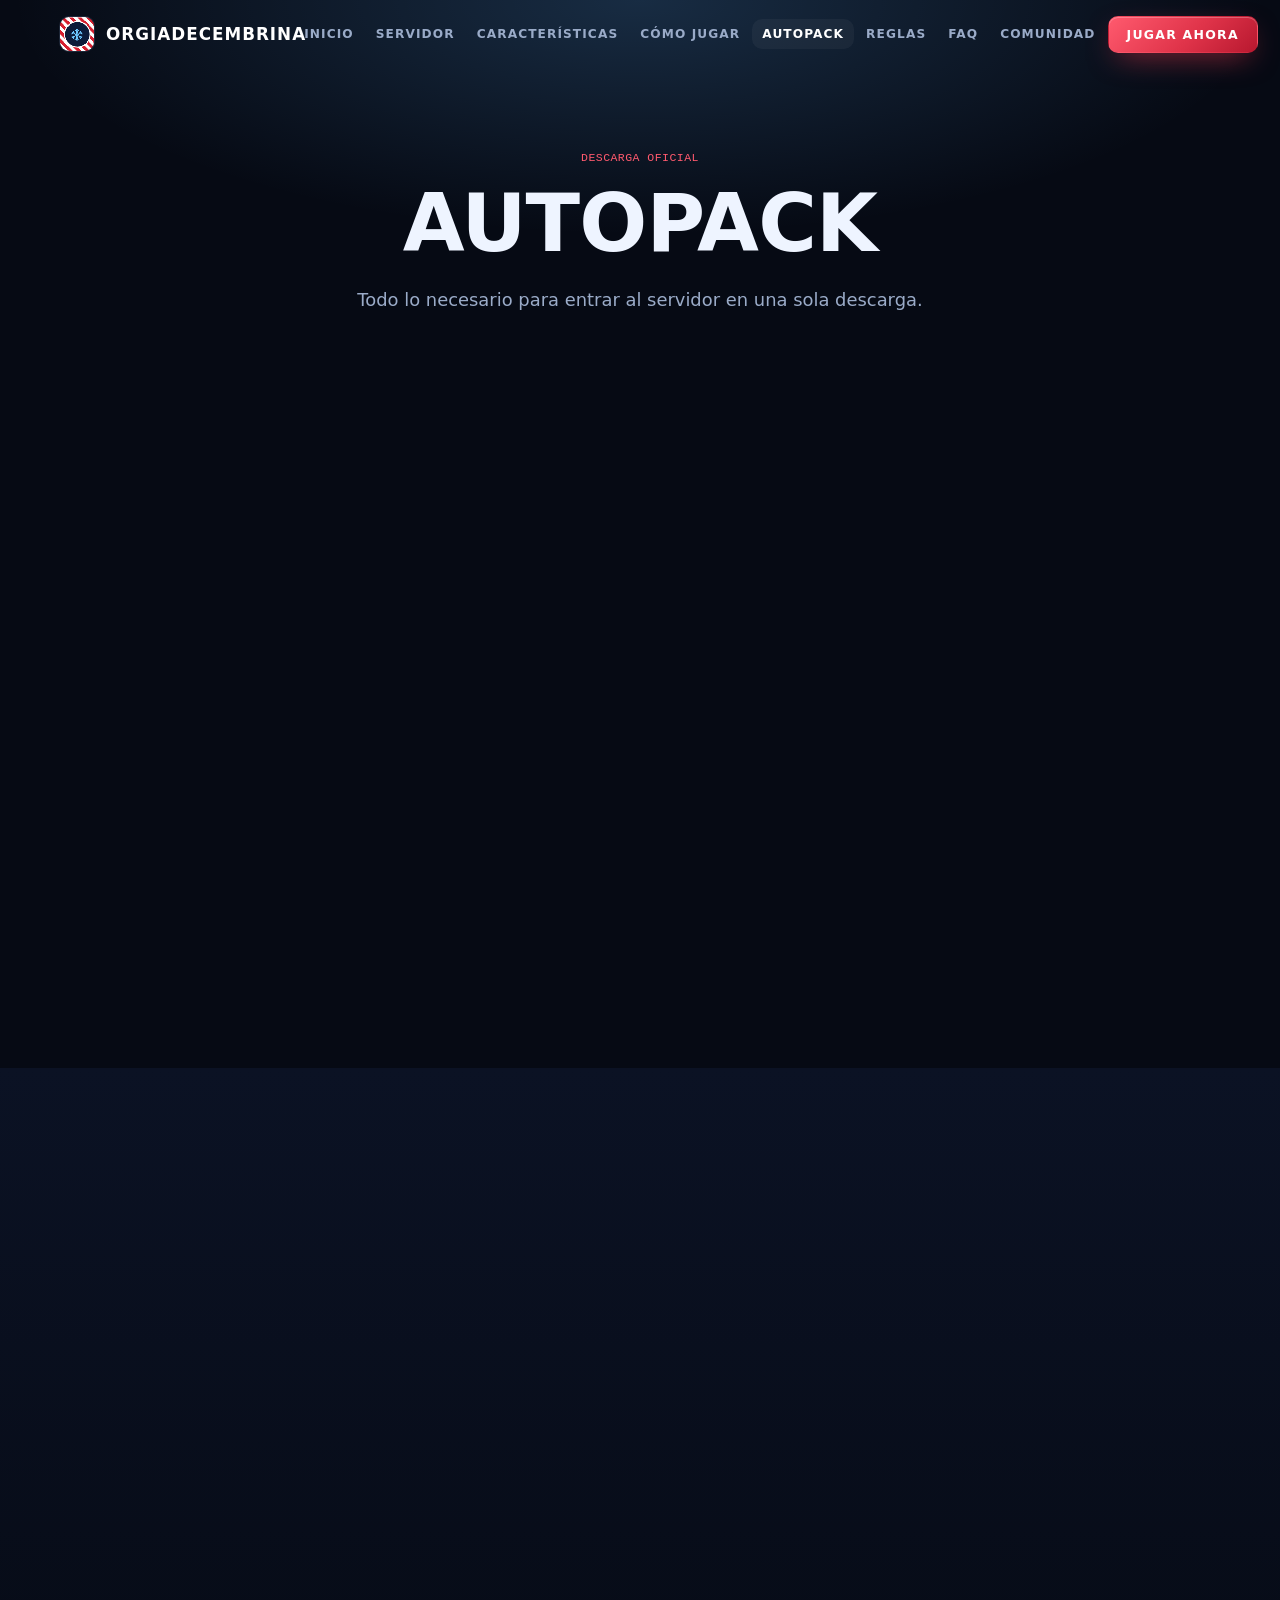
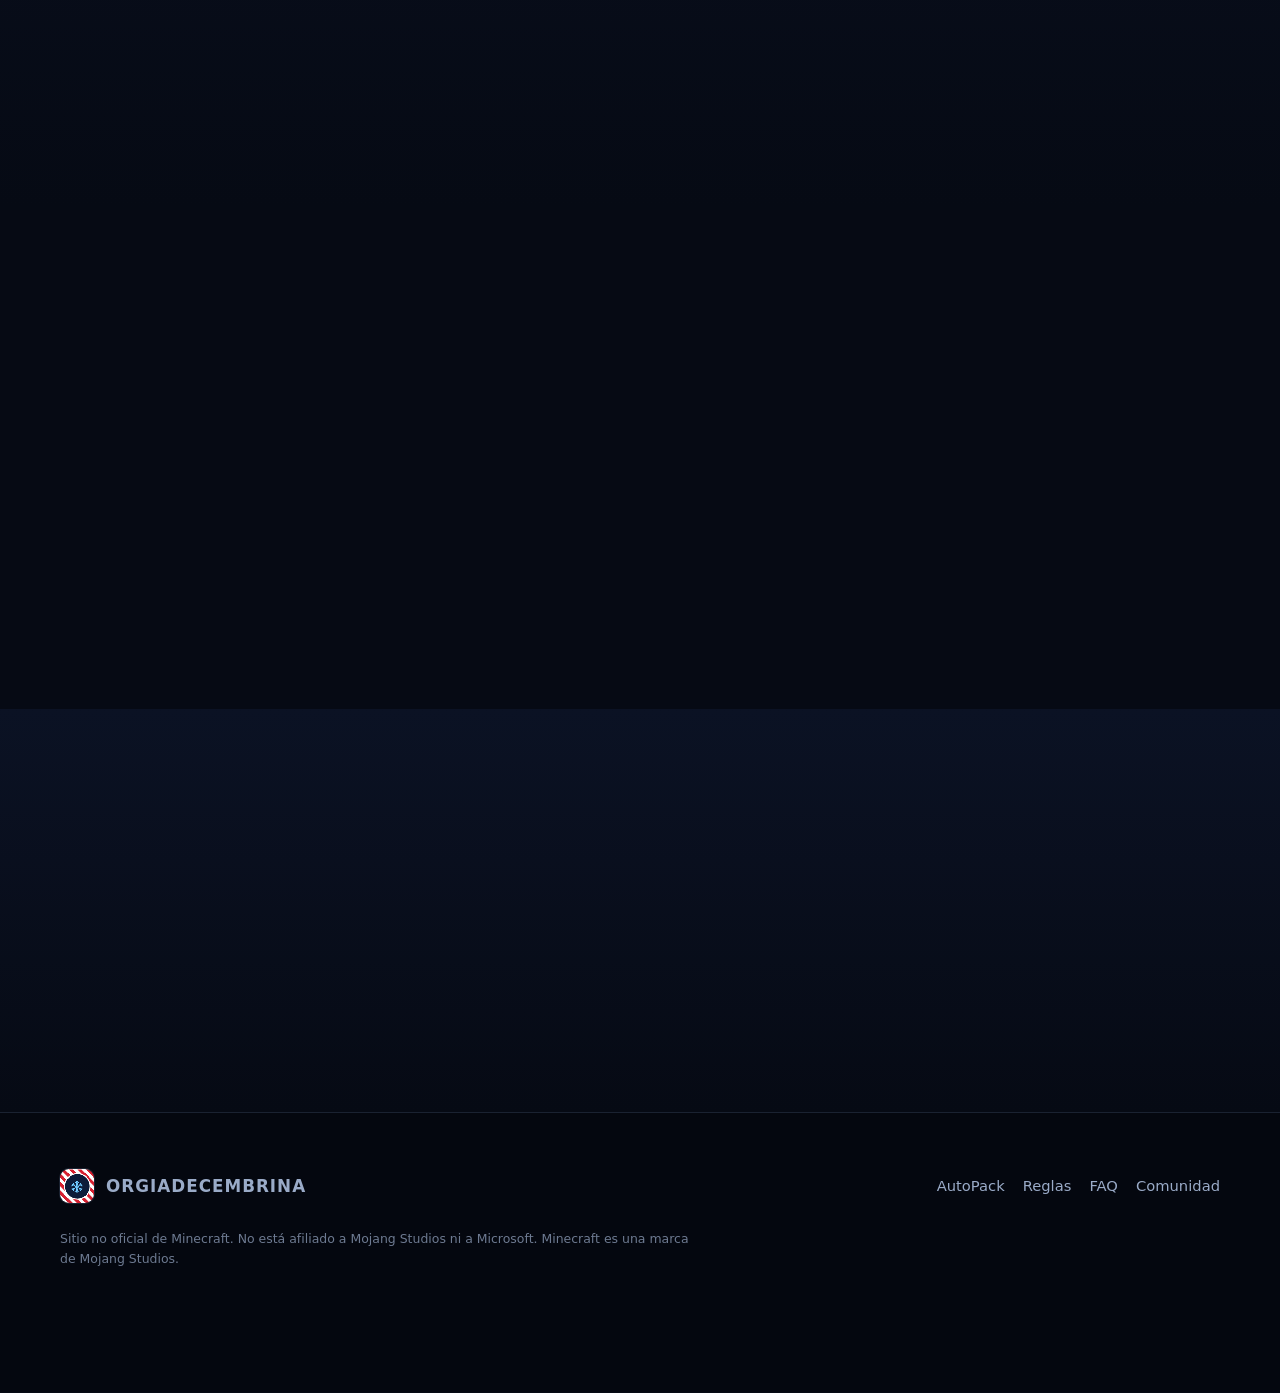
==== site/autopack.html @ e6c4fe43 "Web oficial de ORGIADECEMBRINA: sitio estatico (inicio, AutoPack, reglas), contenido editable en dat" ====
<!doctype html>
<html lang="es" class="no-js">
<head>
<meta charset="utf-8">
<meta name="viewport" content="width=device-width, initial-scale=1, viewport-fit=cover">
<title>AutoPack | ORGIADECEMBRINA</title>
<meta name="description" content="Descarga el AutoPack de ORGIADECEMBRINA: todo lo necesario para entrar al servidor de Minecraft en una sola descarga.">
<meta name="theme-color" content="#060a14">
<meta http-equiv="Content-Security-Policy" content="default-src 'self'; script-src 'self'; style-src 'self' https://fonts.googleapis.com; font-src https://fonts.gstatic.com; img-src 'self' data:; connect-src 'self'; base-uri 'none'; form-action 'none'; object-src 'none'">
<link rel="icon" href="assets/favicon.svg" type="image/svg+xml">
<link rel="icon" href="assets/server-icon.png" type="image/png" sizes="64x64">
<link rel="apple-touch-icon" href="assets/server-icon.png">
<meta property="og:type" content="website">
<meta property="og:title" content="AutoPack | ORGIADECEMBRINA">
<meta property="og:description" content="Descarga el AutoPack de ORGIADECEMBRINA: todo lo necesario para entrar al servidor de Minecraft en una sola descarga.">
<meta property="og:image" content="https://TU-DOMINIO/assets/og.png">
<meta name="twitter:card" content="summary_large_image">
<link rel="preconnect" href="https://fonts.googleapis.com">
<link rel="preconnect" href="https://fonts.gstatic.com" crossorigin>
<link rel="stylesheet" href="https://fonts.googleapis.com/css2?family=Outfit:wght@500;700;800;900&family=Silkscreen&display=swap">
<link rel="stylesheet" href="css/style.css">
<script src="js/main.js" defer></script>
</head>
<body>
<a class="skip" href="#contenido">Saltar al contenido</a>

<header class="nav">
  <div class="wrap">
    <a class="brand" href="index.html#inicio" aria-label="ORGIADECEMBRINA, inicio"><img src="assets/server-icon.png" alt="" width="34" height="34"><span data-bind="server.name">ORGIADECEMBRINA</span></a>
    <button class="burger" aria-expanded="false" aria-controls="menu" aria-label="Abrir menú"><span></span></button>
    <ul class="menu" id="menu">
      <li><a href="index.html#inicio">INICIO</a></li>
      <li><a href="index.html#servidor">SERVIDOR</a></li>
      <li><a href="index.html#caracteristicas">CARACTERÍSTICAS</a></li>
      <li><a href="index.html#como-jugar">CÓMO JUGAR</a></li>
      <li><a href="autopack.html" aria-current="page">AUTOPACK</a></li>
      <li><a href="reglas.html">REGLAS</a></li>
      <li><a href="index.html#faq">FAQ</a></li>
      <li><a href="index.html#comunidad">COMUNIDAD</a></li>
      <li class="play"><a class="btn btn-primary btn-sm" href="autopack.html#descargar">JUGAR AHORA</a></li>
    </ul>
  </div>
</header>

<main id="contenido">

<section class="page-hero">
  <div class="wrap">
    <span class="kicker pixel">Descarga oficial</span>
    <h1 class="title" data-size="xl">AUTOPACK</h1>
    <p class="lead mx">Todo lo necesario para entrar al servidor en una sola descarga.</p>
  </div>
</section>
<section id="descargar">
  <div class="wrap">
    <div class="pack rv">
      <dl class="meta">
        <div><dt>Versión</dt><dd data-bind="autopack.version">—</dd></div>
        <div><dt>Última actualización</dt><dd data-bind="autopack.updated">—</dd></div>
        <div><dt>Tamaño</dt><dd data-bind="autopack.size">—</dd></div>
      </dl>
      <p class="mt32"><a class="btn btn-primary btn-xl" data-href="autopack.url" data-newtab data-pending-label="DESCARGA PRÓXIMAMENTE" href="#">DESCARGAR AUTOPACK</a></p>
      <span class="placeholder-tag" data-missing-note="autopack.url" hidden>Placeholder · configura autopack.url, version, updated y size en data/site.json</span>
      <p class="note">No necesitas descargar los mods individualmente.</p>
    </div>
  </div>
</section>
<section class="alt">
  <div class="wrap">
    <div class="head center rv"><span class="kicker pixel">Después de descargar</span><h2 class="title">ASÍ SE USA</h2></div>
    <div class="steps">
      <div class="step rv"><div class="n">01</div><h3>INSTÁLALO</h3><p>Sigue las instrucciones que acompañan a la descarga.</p></div>
      <div class="step rv"><div class="n">02</div><h3>ABRE MINECRAFT</h3><p>Minecraft <span data-bind="server.version">1.20.1</span>, con la configuración del AutoPack.</p></div>
      <div class="step rv"><div class="n">03</div><h3>COPIA LA IP</h3><p><code data-bind="server.ip">—</code></p></div>
      <div class="step rv"><div class="n">04</div><h3>ENTRA</h3><p>Crea tu cuenta la primera vez con <code>/register</code>.</p></div>
    </div>
    <div class="ipbox rv"><code data-bind="server.ip">—</code><button class="btn btn-primary" type="button" data-copy-ip>COPIAR IP</button></div>
  </div>
</section>
<section>
  <div class="wrap">
    <div class="head center rv"><span class="kicker pixel">Versiones</span><h2 class="title">HISTORIAL DEL AUTOPACK</h2></div>
    <div class="history rv" id="history"><p class="empty">Cargando…</p></div>
  </div>
</section>
<section class="alt">
  <div class="wrap">
    <div class="faq">
      <details class="rv"><summary>El AutoPack me pide confirmar el servidor. ¿Qué hago?</summary><div class="a">Es una comprobación de seguridad de la primera conexión. Confirma la huella con la administración en nuestro Discord antes de aceptar.</div></details>
      <details class="rv"><summary>¿Necesito algo más aparte del AutoPack?</summary><div class="a">Solo Minecraft Java Edition <span data-bind="server.version">1.20.1</span>.</div></details>
    </div>
  </div>
</section>
</main>

<footer>
  <div class="wrap">
    <div class="foot">
      <a class="brand" href="index.html#inicio"><img src="assets/server-icon.png" alt="" width="34" height="34"><span data-bind="server.name">ORGIADECEMBRINA</span></a>
      <nav aria-label="Pie"><a href="autopack.html">AutoPack</a><a href="reglas.html">Reglas</a><a href="index.html#faq">FAQ</a><a href="index.html#comunidad">Comunidad</a></nav>
    </div>
    <p class="legal">Sitio no oficial de Minecraft. No está afiliado a Mojang Studios ni a Microsoft. Minecraft es una marca de Mojang Studios.</p>
  </div>
</footer>

<div class="mcta"><a class="btn btn-primary" href="autopack.html#descargar">DESCARGAR AUTOPACK</a></div>
</body>
</html>
---- site/css/style.css ----
/* ORGIADECEMBRINA — web oficial. Sin build: CSS plano. Tokens arriba, luego base, componentes y secciones. */
:root {
  --bg: #060a14;
  --bg-2: #0b1224;
  --bg-3: #101a33;
  --ink: #eef4ff;
  --muted: #9aabc8;
  --ice: #8fd8ff;
  --ice-2: #5fb4ff;
  --red: #e0344a;
  --red-2: #ff5a6e;
  --gold: #ffcf8a;
  --line: rgba(160, 200, 255, .14);
  --glass: rgba(255, 255, 255, .045);
  --radius: 18px;
  --shadow: 0 24px 60px -24px rgba(0, 0, 0, .7);
  --font-display: "Outfit", system-ui, -apple-system, "Segoe UI", Roboto, sans-serif;
  --font-body: system-ui, -apple-system, "Segoe UI", Roboto, "Helvetica Neue", Arial, sans-serif;
  --font-pixel: "Silkscreen", ui-monospace, "Cascadia Mono", Consolas, monospace;
  --nav-h: 68px;
}

*, *::before, *::after { box-sizing: border-box; }
html { scroll-behavior: smooth; scroll-padding-top: calc(var(--nav-h) + 12px); -webkit-text-size-adjust: 100%; }
body {
  margin: 0; background: var(--bg); color: var(--ink);
  font: 400 1rem/1.65 var(--font-body); overflow-x: hidden;
}
img, svg, canvas { display: block; max-width: 100%; }
a { color: var(--ice); text-decoration: none; }
a:hover { color: #fff; }
h1, h2, h3 { font-family: var(--font-display); line-height: 1.08; margin: 0; letter-spacing: -.01em; }
p { margin: 0 0 1em; }
:focus-visible { outline: 2px solid var(--ice); outline-offset: 3px; border-radius: 6px; }
.wrap { width: min(1160px, calc(100% - 40px)); margin-inline: auto; }
.skip { position: absolute; left: -999px; top: 8px; background: #fff; color: #000; padding: 8px 14px; border-radius: 8px; z-index: 100; }
.skip:focus { left: 8px; }
.pixel { font-family: var(--font-pixel); letter-spacing: .04em; text-transform: uppercase; }

/* ---------- NAV ---------- */
.nav {
  position: fixed; inset: 0 0 auto 0; height: var(--nav-h); z-index: 50;
  display: flex; align-items: center;
  transition: background .3s, box-shadow .3s, backdrop-filter .3s;
}
.nav.solid { background: rgba(6, 10, 20, .82); backdrop-filter: blur(14px); box-shadow: 0 1px 0 var(--line); }
.nav .wrap { display: flex; align-items: center; gap: 22px; }
.brand { display: flex; align-items: center; gap: 12px; color: #fff; font: 800 1.05rem var(--font-display); letter-spacing: .06em; }
.brand img { width: 34px; height: 34px; border-radius: 9px; image-rendering: pixelated; box-shadow: 0 0 0 1px var(--line); }
.menu { display: flex; align-items: center; gap: 4px; margin-left: auto; list-style: none; padding: 0; margin-block: 0; }
.menu a { display: block; padding: 8px 12px; border-radius: 10px; color: var(--muted); font: 600 .8rem var(--font-display); letter-spacing: .09em; }
.menu a:hover, .menu a[aria-current="page"] { color: #fff; background: var(--glass); }
.burger { display: none; margin-left: auto; width: 46px; height: 46px; border: 1px solid var(--line); background: var(--glass); border-radius: 12px; cursor: pointer; padding: 0; }
.burger span, .burger span::before, .burger span::after { display: block; width: 20px; height: 2px; background: #fff; margin: auto; position: relative; transition: transform .25s, opacity .25s; }
.burger span::before, .burger span::after { content: ""; position: absolute; left: 0; }
.burger span::before { top: -6px; } .burger span::after { top: 6px; }
.burger[aria-expanded="true"] span { background: transparent; }
.burger[aria-expanded="true"] span::before { transform: translateY(6px) rotate(45deg); }
.burger[aria-expanded="true"] span::after { transform: translateY(-6px) rotate(-45deg); }

/* ---------- BUTTONS ---------- */
.btn {
  --b: var(--glass);
  display: inline-flex; align-items: center; justify-content: center; gap: 10px;
  padding: 14px 26px; border-radius: 14px; border: 1px solid var(--line); background: var(--b); color: #fff;
  font: 700 .9rem var(--font-display); letter-spacing: .1em; cursor: pointer; text-align: center;
  transition: transform .2s, box-shadow .2s, background .2s, border-color .2s;
}
.btn:hover { transform: translateY(-2px); border-color: rgba(160, 200, 255, .4); color: #fff; }
.btn-primary {
  border-color: transparent; background: linear-gradient(135deg, var(--red-2), var(--red) 55%, #b8182f);
  box-shadow: 0 10px 30px -10px rgba(224, 52, 74, .8), inset 0 1px 0 rgba(255, 255, 255, .25);
}
.btn-primary:hover { box-shadow: 0 16px 40px -10px rgba(255, 90, 110, .9), inset 0 1px 0 rgba(255, 255, 255, .3); }
.btn-xl { padding: 20px 40px; font-size: 1.15rem; border-radius: 16px; }
.btn-sm { padding: 10px 18px; font-size: .78rem; }
.btn[aria-disabled="true"] { opacity: .55; cursor: not-allowed; transform: none; box-shadow: none; filter: saturate(.6); }
.copied { --b: rgba(143, 216, 255, .18); border-color: var(--ice) !important; }

/* ---------- HERO ---------- */
.hero { position: relative; min-height: 100svh; display: grid; place-items: center; overflow: hidden; isolation: isolate; text-align: center; }
.sky { position: absolute; inset: 0; z-index: -3; background:
  radial-gradient(120% 80% at 50% 110%, #1a2a52 0%, transparent 60%),
  linear-gradient(180deg, #03060f 0%, #0a1330 55%, #16244a 100%); }
.aurora { position: absolute; inset: -10% -10% 30% -10%; z-index: -2; filter: blur(60px); opacity: .55; mix-blend-mode: screen; pointer-events: none; }
.aurora i { position: absolute; border-radius: 50%; animation: drift 18s ease-in-out infinite alternate; }
.aurora i:nth-child(1) { width: 55%; height: 55%; left: 5%; top: 10%; background: radial-gradient(closest-side, rgba(95, 180, 255, .7), transparent); }
.aurora i:nth-child(2) { width: 45%; height: 60%; right: 8%; top: 0; background: radial-gradient(closest-side, rgba(224, 52, 74, .45), transparent); animation-delay: -6s; }
.aurora i:nth-child(3) { width: 40%; height: 40%; left: 35%; top: 30%; background: radial-gradient(closest-side, rgba(143, 216, 255, .5), transparent); animation-delay: -11s; }
@keyframes drift { to { transform: translate3d(6%, 8%, 0) scale(1.15); } }
.stars { position: absolute; inset: 0; z-index: -2; opacity: .9; }
.ridge { position: absolute; left: -2%; right: -2%; bottom: -1px; width: 104%; height: auto; z-index: -1; will-change: transform; }
.hero .content { padding: calc(var(--nav-h) + 40px) 0 150px; position: relative; }
.eyebrow { display: inline-flex; gap: 10px; align-items: center; padding: 8px 16px; border: 1px solid var(--line); border-radius: 999px; background: var(--glass); backdrop-filter: blur(6px); color: var(--ice); font-size: .72rem; margin-bottom: 26px; }
.hero h1 { font-size: clamp(2.6rem, 9vw, 6.6rem); font-weight: 900; letter-spacing: .02em; color: #fff;
  text-shadow: 0 0 40px rgba(143, 216, 255, .35), 0 6px 0 rgba(0, 0, 0, .25); }
.hero h1 .flake { color: var(--ice); display: inline-block; animation: spin 14s linear infinite; font-weight: 400; }
@keyframes spin { to { transform: rotate(360deg); } }
.hero .tag { margin: 22px auto 40px; max-width: 30ch; font-size: clamp(1.15rem, 2.6vw, 1.55rem); color: #d3e1fb; font-family: var(--font-display); font-weight: 500; }
.cta-row { display: flex; gap: 14px; justify-content: center; flex-wrap: wrap; }
.scroll-hint { position: absolute; bottom: 26px; left: 50%; translate: -50% 0; color: var(--muted); font-size: .68rem; opacity: .8; }
.scroll-hint::after { content: ""; display: block; width: 1px; height: 34px; margin: 8px auto 0; background: linear-gradient(var(--ice), transparent); animation: pulse 2s ease-in-out infinite; }
@keyframes pulse { 50% { opacity: .2; } }
#snow { position: absolute; inset: 0; z-index: 0; pointer-events: none; }

/* ---------- SECTIONS ---------- */
section { position: relative; padding: clamp(72px, 10vw, 128px) 0; }
.alt { background: linear-gradient(180deg, var(--bg-2), var(--bg)); }
.kicker { color: var(--red-2); font-size: .72rem; margin-bottom: 14px; display: block; }
.title { font-size: clamp(2rem, 5vw, 3.4rem); font-weight: 800; }
.lead { color: var(--muted); font-size: 1.12rem; max-width: 62ch; margin-top: 18px; }
.head { margin-bottom: 52px; }
.head.center { text-align: center; } .head.center .lead { margin-inline: auto; }
.grid { display: grid; gap: 20px; }
.g3 { grid-template-columns: repeat(3, 1fr); }
.g2 { grid-template-columns: repeat(2, 1fr); }
.card {
  position: relative; padding: 28px; border-radius: var(--radius); border: 1px solid var(--line);
  background: linear-gradient(180deg, rgba(255, 255, 255, .06), rgba(255, 255, 255, .02));
  box-shadow: var(--shadow); overflow: hidden; transition: transform .3s, border-color .3s;
}
.card::before { content: ""; position: absolute; inset: 0; background: radial-gradient(400px 200px at var(--mx, 50%) -20%, rgba(143, 216, 255, .16), transparent 70%); opacity: 0; transition: opacity .3s; pointer-events: none; }
.card:hover { transform: translateY(-4px); border-color: rgba(160, 200, 255, .32); }
.card:hover::before { opacity: 1; }
.card .ico { width: 52px; height: 52px; display: grid; place-items: center; font-size: 1.6rem; border-radius: 14px; background: rgba(143, 216, 255, .1); border: 1px solid var(--line); margin-bottom: 18px; }
.card h3 { font-size: 1.28rem; margin-bottom: 8px; }
.card p { color: var(--muted); margin: 0; font-size: .98rem; }
.badge { display: inline-block; margin-left: 8px; vertical-align: middle; padding: 3px 9px; border-radius: 999px; font: 400 .6rem var(--font-pixel); letter-spacing: .06em; color: #1b1300; background: var(--gold); text-transform: uppercase; }
.soon { position: relative; }
.soon .ico { filter: grayscale(.4); }

/* AutoPack band */
.autopack-band { padding-block: clamp(60px, 8vw, 100px); }
.pack { position: relative; padding: clamp(32px, 6vw, 72px); border-radius: 28px; border: 1px solid rgba(160, 200, 255, .25); text-align: center; overflow: hidden;
  background: radial-gradient(70% 120% at 50% 0%, rgba(224, 52, 74, .28), transparent 60%), linear-gradient(180deg, var(--bg-3), var(--bg-2)); box-shadow: var(--shadow); }
.pack::after { content: "❄"; position: absolute; right: -30px; bottom: -70px; font-size: 300px; color: rgba(143, 216, 255, .05); line-height: 1; pointer-events: none; }
.pack h2 { font-size: clamp(1.8rem, 4.6vw, 3.2rem); font-weight: 900; margin-bottom: 14px; }
.pack p { color: #c6d6f3; max-width: 56ch; margin: 0 auto 30px; font-size: 1.1rem; }
.pack .note { margin: 22px 0 0; font: 700 1rem var(--font-display); color: var(--gold); letter-spacing: .02em; }
.placeholder-tag { display: inline-block; margin-top: 14px; font: 400 .62rem var(--font-pixel); color: var(--gold); border: 1px dashed rgba(255, 207, 138, .5); padding: 4px 10px; border-radius: 6px; text-transform: uppercase; }

/* Steps */
.steps { display: grid; grid-template-columns: repeat(4, 1fr); gap: 20px; counter-reset: s; }
.step { position: relative; padding: 30px 24px 26px; border-radius: var(--radius); border: 1px solid var(--line); background: var(--glass); }
.step .n { font: 900 3.6rem/1 var(--font-display); color: transparent; -webkit-text-stroke: 1.5px rgba(143, 216, 255, .55); margin-bottom: 12px; }
.step h3 { font-size: 1.05rem; letter-spacing: .05em; margin-bottom: 8px; }
.step p { color: var(--muted); font-size: .94rem; margin: 0; }
.step code, .ipbox code, .inline code { font-family: ui-monospace, "Cascadia Mono", Consolas, monospace; background: rgba(143, 216, 255, .1); padding: 2px 8px; border-radius: 6px; color: var(--ice); font-size: .92em; word-break: break-all; }
.ipbox { margin-top: 34px; display: flex; gap: 16px; align-items: center; justify-content: center; flex-wrap: wrap; padding: 22px; border-radius: var(--radius); border: 1px dashed rgba(143, 216, 255, .35); background: rgba(143, 216, 255, .05); }
.ipbox code { font-size: 1.25rem; padding: 8px 16px; }
.firsttime { margin-top: 26px; padding: 20px 24px; border-radius: var(--radius); border: 1px solid var(--line); background: var(--glass); color: var(--muted); }
.firsttime b { color: #fff; }

/* Info table */
.info { display: grid; grid-template-columns: repeat(4, 1fr); gap: 14px; margin-top: 36px; }
.info div { padding: 20px; border-radius: 14px; border: 1px solid var(--line); background: var(--glass); }
.info dt { font: 400 .62rem var(--font-pixel); color: var(--red-2); text-transform: uppercase; letter-spacing: .06em; margin-bottom: 8px; }
.info dd { margin: 0; font: 700 1.1rem var(--font-display); word-break: break-word; }
dl.info { margin-bottom: 0; }
.two { display: grid; grid-template-columns: 1.05fr .95fr; gap: clamp(28px, 5vw, 64px); align-items: center; }
.list { list-style: none; padding: 0; margin: 22px 0 0; display: grid; gap: 12px; }
.list li { display: flex; gap: 12px; color: #cfdcf5; }
.list li::before { content: "❄"; color: var(--ice); flex: none; margin-top: 1px; }
.list li small { color: var(--muted); }

/* Teams preview */
.teamcard { padding: 26px; border-radius: 22px; border: 1px solid var(--line); background: linear-gradient(180deg, var(--bg-3), var(--bg-2)); box-shadow: var(--shadow); font-family: ui-monospace, "Cascadia Mono", Consolas, monospace; font-size: .95rem; }
.tab { display: grid; gap: 6px; margin-top: 14px; }
.tab p { margin: 0; padding: 7px 12px; border-radius: 8px; background: rgba(0, 0, 0, .35); color: #dbe6fb; }
.tab .c1 b { color: #ff6b6b; } .tab .c2 b { color: #6bd3ff; }
.tab .head-row { font: 400 .68rem var(--font-pixel); color: var(--ice); background: none; padding: 0 0 4px; text-transform: uppercase; }
.cmds { display: flex; flex-wrap: wrap; gap: 8px; margin-top: 18px; }
.cmds span { font: 600 .82rem ui-monospace, Consolas, monospace; padding: 6px 12px; border-radius: 8px; background: rgba(224, 52, 74, .14); border: 1px solid rgba(255, 90, 110, .3); color: #ffd6db; }

/* Downed */
.downed { background:
  radial-gradient(60% 90% at 50% 0%, rgba(224, 52, 74, .16), transparent 70%), var(--bg); }
.flow { display: grid; grid-template-columns: repeat(4, 1fr); gap: 0; margin-top: 46px; position: relative; }
.flow .st { position: relative; padding: 26px 18px; text-align: center; }
.flow .st + .st::before { content: "›"; position: absolute; left: -10px; top: 50%; translate: 0 -60%; font-size: 2.4rem; color: rgba(255, 255, 255, .25); }
.flow .em { width: 92px; height: 92px; margin: 0 auto 16px; display: grid; place-items: center; border-radius: 50%; font-size: 2.4rem; border: 1px solid var(--line); background: var(--glass); }
.flow .st:nth-child(1) .em { box-shadow: 0 0 40px -4px rgba(224, 52, 74, .6); border-color: rgba(255, 90, 110, .5); }
.flow .st:nth-child(2) .em { box-shadow: 0 0 40px -4px rgba(255, 207, 138, .5); border-color: rgba(255, 207, 138, .5); animation: tick 1s steps(2) infinite; }
.flow .st:nth-child(3) .em { box-shadow: 0 0 40px -4px rgba(255, 90, 110, .7); border-color: rgba(255, 90, 110, .6); animation: beat 1.2s ease-in-out infinite; }
.flow .st:nth-child(4) .em { box-shadow: 0 0 46px -2px rgba(143, 216, 255, .7); border-color: var(--ice); }
@keyframes beat { 50% { transform: scale(1.08); } }
@keyframes tick { 50% { border-color: rgba(255, 207, 138, .15); } }
.flow h3 { font: 400 .78rem var(--font-pixel); letter-spacing: .06em; text-transform: uppercase; }
.flow p { color: var(--muted); font-size: .9rem; margin: 10px 0 0; }
.facts { display: flex; gap: 12px; flex-wrap: wrap; justify-content: center; margin-top: 34px; }
.facts span { padding: 8px 16px; border-radius: 999px; border: 1px solid var(--line); background: var(--glass); color: #cfdcf5; font-size: .9rem; }
.facts b { color: #fff; }

/* Gallery */
.gallery { display: grid; grid-template-columns: repeat(3, 1fr); gap: 16px; }
.shot { position: relative; margin: 0; border-radius: var(--radius); overflow: hidden; border: 1px solid var(--line); aspect-ratio: 16/10; background: var(--bg-3); cursor: zoom-in; transition: transform .35s, border-color .35s, box-shadow .35s; }
.shot:nth-child(1), .shot:nth-child(4) { grid-column: span 2; aspect-ratio: 16/9; }
.shot img { width: 100%; height: 100%; object-fit: cover; transition: transform .6s cubic-bezier(.2, .7, .2, 1); }
.shot:hover { transform: translateY(-3px); border-color: rgba(160, 200, 255, .4); box-shadow: 0 0 40px -8px rgba(143, 216, 255, .35); }
.shot:hover img { transform: scale(1.06); }
.shot figcaption { position: absolute; inset: auto 0 0 0; padding: 40px 18px 16px; background: linear-gradient(transparent, rgba(3, 6, 15, .9)); font-size: .92rem; }
.shot figcaption small { display: block; color: var(--ice); font: 400 .6rem var(--font-pixel); text-transform: uppercase; margin-bottom: 4px; }
.shot.ph { cursor: default; background:
  repeating-linear-gradient(45deg, rgba(143, 216, 255, .04) 0 14px, transparent 14px 28px), linear-gradient(135deg, #10204a, #0a1330 60%, #2a1224); }
.shot.ph::after { content: "PLACEHOLDER · sustituir en data/gallery.json"; position: absolute; top: 14px; left: 14px; font: 400 .58rem var(--font-pixel); color: var(--gold); border: 1px dashed rgba(255, 207, 138, .5); padding: 4px 8px; border-radius: 6px; }
.lightbox { position: fixed; inset: 0; z-index: 90; display: none; place-items: center; background: rgba(3, 6, 15, .92); padding: 24px; cursor: zoom-out; }
.lightbox.open { display: grid; }
.lightbox img { max-height: 88vh; border-radius: 12px; box-shadow: var(--shadow); }

/* News */
.news { display: grid; gap: 16px; }
.post { display: grid; grid-template-columns: 150px 1fr; gap: 24px; padding: 24px 28px; border-radius: var(--radius); border: 1px solid var(--line); background: var(--glass); transition: border-color .3s, transform .3s; }
.post:hover { border-color: rgba(160, 200, 255, .32); transform: translateX(4px); }
.post time { color: var(--muted); font-size: .85rem; }
.post .t { font: 400 .62rem var(--font-pixel); color: var(--red-2); text-transform: uppercase; display: block; margin-bottom: 8px; }
.post h3 { font-size: 1.2rem; margin-bottom: 6px; }
.post p { color: var(--muted); margin: 0; }

/* FAQ */
.faq { display: grid; gap: 12px; max-width: 860px; margin-inline: auto; }
details { border: 1px solid var(--line); border-radius: 16px; background: var(--glass); transition: border-color .3s; }
details[open] { border-color: rgba(160, 200, 255, .34); background: rgba(255, 255, 255, .06); }
summary { list-style: none; cursor: pointer; padding: 20px 24px; font: 700 1.08rem var(--font-display); display: flex; justify-content: space-between; gap: 16px; align-items: center; }
summary::-webkit-details-marker { display: none; }
summary::after { content: "+"; font-size: 1.6rem; color: var(--ice); transition: transform .3s; line-height: 1; }
details[open] summary::after { transform: rotate(45deg); }
details .a { padding: 0 24px 22px; color: var(--muted); }
details .a a { text-decoration: underline; text-underline-offset: 3px; }

/* Community */
.community { text-align: center; }
.disc { padding: clamp(36px, 6vw, 72px); border-radius: 28px; border: 1px solid rgba(160, 200, 255, .22); background: radial-gradient(60% 100% at 50% 100%, rgba(95, 130, 255, .25), transparent 70%), linear-gradient(180deg, var(--bg-3), var(--bg-2)); }
.btn-discord { border-color: transparent; background: linear-gradient(135deg, #7c8dff, #5865f2 55%, #3f4bd0); box-shadow: 0 10px 30px -10px rgba(88, 101, 242, .8); }

/* Sub pages */
.page-hero { padding: calc(var(--nav-h) + 80px) 0 40px; text-align: center; background: radial-gradient(70% 90% at 50% 0%, rgba(95, 180, 255, .2), transparent 70%); }
.meta { display: grid; grid-template-columns: repeat(3, 1fr); gap: 14px; margin: 40px auto 0; max-width: 780px; }
.meta div { padding: 20px; border-radius: 14px; border: 1px solid var(--line); background: var(--glass); text-align: center; }
.meta dt { font: 400 .62rem var(--font-pixel); color: var(--red-2); text-transform: uppercase; margin-bottom: 8px; }
.meta dd { margin: 0; font: 700 1.2rem var(--font-display); }
.history { max-width: 780px; margin: 0 auto; display: grid; gap: 12px; }
.history .row { display: flex; justify-content: space-between; gap: 16px; padding: 18px 24px; border-radius: 14px; border: 1px solid var(--line); background: var(--glass); }
.history .row b { font: 700 1.05rem var(--font-display); } .history .row span { color: var(--muted); }
.empty { text-align: center; color: var(--muted); padding: 28px; border: 1px dashed var(--line); border-radius: 14px; }
.rules { display: grid; gap: 18px; grid-template-columns: repeat(2, 1fr); }
.rule-card h3 { font-size: 1.3rem; margin-bottom: 14px; display: flex; align-items: center; gap: 10px; }
.rule-card ol { margin: 0; padding-left: 22px; color: #d4e0f7; display: grid; gap: 8px; }
.rule-card .tbd { color: var(--muted); font-style: italic; margin: 0; }
.rule-card .note { margin-top: 12px; color: var(--gold); font-size: .92rem; }
.callout { max-width: 780px; margin: 0 auto 34px; padding: 18px 22px; border-radius: 14px; border: 1px dashed rgba(255, 207, 138, .5); background: rgba(255, 207, 138, .06); color: #ffe6c2; font-size: .95rem; }

/* Footer */
footer { padding: 56px 0 110px; border-top: 1px solid var(--line); background: #04070f; color: var(--muted); font-size: .92rem; }
.foot { display: flex; gap: 30px; justify-content: space-between; flex-wrap: wrap; align-items: center; }
.foot nav { display: flex; gap: 18px; flex-wrap: wrap; }
.foot a { color: var(--muted); } .foot a:hover { color: #fff; }
.legal { margin-top: 26px; font-size: .78rem; opacity: .7; max-width: 80ch; }

/* Mobile sticky CTA */
.mcta { display: none; }

/* Reveal */
.rv { opacity: 0; transform: translateY(26px); transition: opacity .8s cubic-bezier(.2, .7, .2, 1), transform .8s cubic-bezier(.2, .7, .2, 1); transition-delay: var(--d, 0s); }
.rv.in { opacity: 1; transform: none; }
.no-js .rv { opacity: 1; transform: none; }

/* ---------- RESPONSIVE ---------- */
@media (max-width: 1040px) {
  .g3 { grid-template-columns: repeat(2, 1fr); }
  .steps, .info { grid-template-columns: repeat(2, 1fr); }
  .two { grid-template-columns: 1fr; }
}
@media (max-width: 900px) {
  .burger { display: block; }
  .menu {
    position: fixed; inset: var(--nav-h) 0 auto 0; flex-direction: column; align-items: stretch; gap: 4px; margin: 0; padding: 14px 20px 22px;
    background: rgba(6, 10, 20, .96); backdrop-filter: blur(16px); border-bottom: 1px solid var(--line);
    translate: 0 -12px; opacity: 0; visibility: hidden; transition: opacity .25s, translate .25s, visibility .25s;
  }
  .menu.open { opacity: 1; translate: 0 0; visibility: visible; }
  .menu a { padding: 14px 12px; font-size: .9rem; }
  .menu .play { margin-top: 8px; }
  .menu .play .btn { width: 100%; }
}
@media (max-width: 720px) {
  :root { --nav-h: 60px; }
  .wrap { width: calc(100% - 32px); }
  .g3, .g2, .steps, .info, .rules, .meta { grid-template-columns: 1fr; }
  .hero .content { padding-bottom: 120px; }
  .btn-xl { width: 100%; padding: 18px 20px; font-size: 1.05rem; }
  .cta-row .btn { width: 100%; }
  .flow { grid-template-columns: 1fr; gap: 6px; }
  .flow .st + .st::before { content: "⌄"; left: 50%; top: -22px; translate: -50% 0; }
  .post { grid-template-columns: 1fr; gap: 6px; padding: 20px; }
  /* galeria: carrusel horizontal con snap en vez de rejilla */
  .gallery { display: flex; overflow-x: auto; scroll-snap-type: x mandatory; gap: 12px; margin-inline: -16px; padding: 0 16px 8px; scrollbar-width: none; }
  .gallery::-webkit-scrollbar { display: none; }
  .shot, .shot:nth-child(1), .shot:nth-child(4) { flex: 0 0 82%; aspect-ratio: 4/3; scroll-snap-align: center; }
  .ipbox code { font-size: 1rem; }
  .history .row { flex-direction: column; gap: 4px; }
  .mcta { position: fixed; left: 12px; right: 12px; bottom: 12px; z-index: 40; display: flex; }
  .mcta .btn { width: 100%; padding: 16px; box-shadow: 0 14px 40px -6px rgba(0, 0, 0, .8), 0 10px 30px -10px rgba(224, 52, 74, .9); }
  .scroll-hint { display: none; }
}
@media (prefers-reduced-motion: reduce) {
  html { scroll-behavior: auto; }
  *, *::before, *::after { animation: none !important; transition-duration: .01ms !important; }
  .rv { opacity: 1; transform: none; }
}

/* utilidades (sustituyen estilos en linea: la CSP no los permite) */
.info-2 { grid-template-columns: 1fr 1fr; margin-top: 12px; }
.info-2 code { font-size: 1rem; }
.span2 { grid-column: span 2; }
.actions { margin: 18px 0 0; display: flex; gap: 12px; flex-wrap: wrap; }
.lead.mx { margin-inline: auto; }
.mt32 { margin-top: 32px; }
.tab-title { color: var(--ice); font-size: .7rem; }
h1.title[data-size="xl"] { font-size: clamp(2.6rem, 8vw, 5rem); font-weight: 900; }
h1.title[data-size="lg"] { font-size: clamp(2.4rem, 7vw, 4.6rem); font-weight: 900; }

/* ---- ajustes tras revisar capturas ---- */
.menu a, .btn { white-space: nowrap; }
.menu { gap: 2px; }
.menu a { padding: 8px 10px; font-size: .76rem; }
.hero h1 { font-size: clamp(2.1rem, 7.2vw, 5.4rem); white-space: nowrap; }
.hero h1 .flake { font-size: .5em; vertical-align: .18em; margin-inline: .12em; }
.ridge { height: clamp(260px, 44vh, 480px); }
.ridge:nth-of-type(2) { height: clamp(200px, 33vh, 380px); }
.ridge:nth-of-type(3) { height: clamp(150px, 24vh, 300px); }
@media (max-width: 1100px) { .menu a { padding: 8px 8px; letter-spacing: .05em; } }
@media (max-width: 900px) { .menu a { padding: 14px 12px; font-size: .9rem; } }
@media (max-width: 720px) { .hero h1 { white-space: normal; font-size: clamp(2.1rem, 11vw, 3.4rem); } }
.ridge { max-width: none; }
.pack .note { margin: 22px auto 0; }
.card .actions { margin-top: 18px; }
.step code { display: inline-block; margin-top: 6px; }
.hero .content { padding-bottom: 190px; }
.ridge { height: clamp(240px, 40vh, 430px); }
.ridge:nth-of-type(2) { height: clamp(190px, 31vh, 350px); }
.ridge:nth-of-type(3) { height: clamp(140px, 22vh, 270px); }
@media (max-width: 720px) { .hero .content { padding-bottom: 150px; } }
@media (min-width: 721px) {
  .gallery { grid-auto-rows: clamp(200px, 21vw, 300px); }
  .shot, .shot:nth-child(1), .shot:nth-child(4) { aspect-ratio: auto; }
  .shot:nth-child(1), .shot:nth-child(4), .shot:nth-child(6) { grid-column: span 2; }
}
.post { grid-template-columns: 200px 1fr; }
@media (max-width: 720px) { .post { grid-template-columns: 1fr; } }
@media (max-width: 720px) { .hero h1 { font-size: clamp(1.5rem, 7.7vw, 2.9rem); letter-spacing: 0; } .hero h1 .flake { font-size: .6em; margin-inline: .08em; } .eyebrow { font-size: .6rem; padding: 7px 12px; } }
.menu a.btn { color: #fff; letter-spacing: .1em; }
.menu a.btn-primary, .menu a.btn-primary:hover { background: linear-gradient(135deg, var(--red-2), var(--red) 55%, #b8182f); }
.menu a.btn-sm { padding: 10px 18px; font-size: .78rem; }
@media (max-width: 900px) { .menu a.btn-sm { padding: 16px; font-size: .9rem; } }
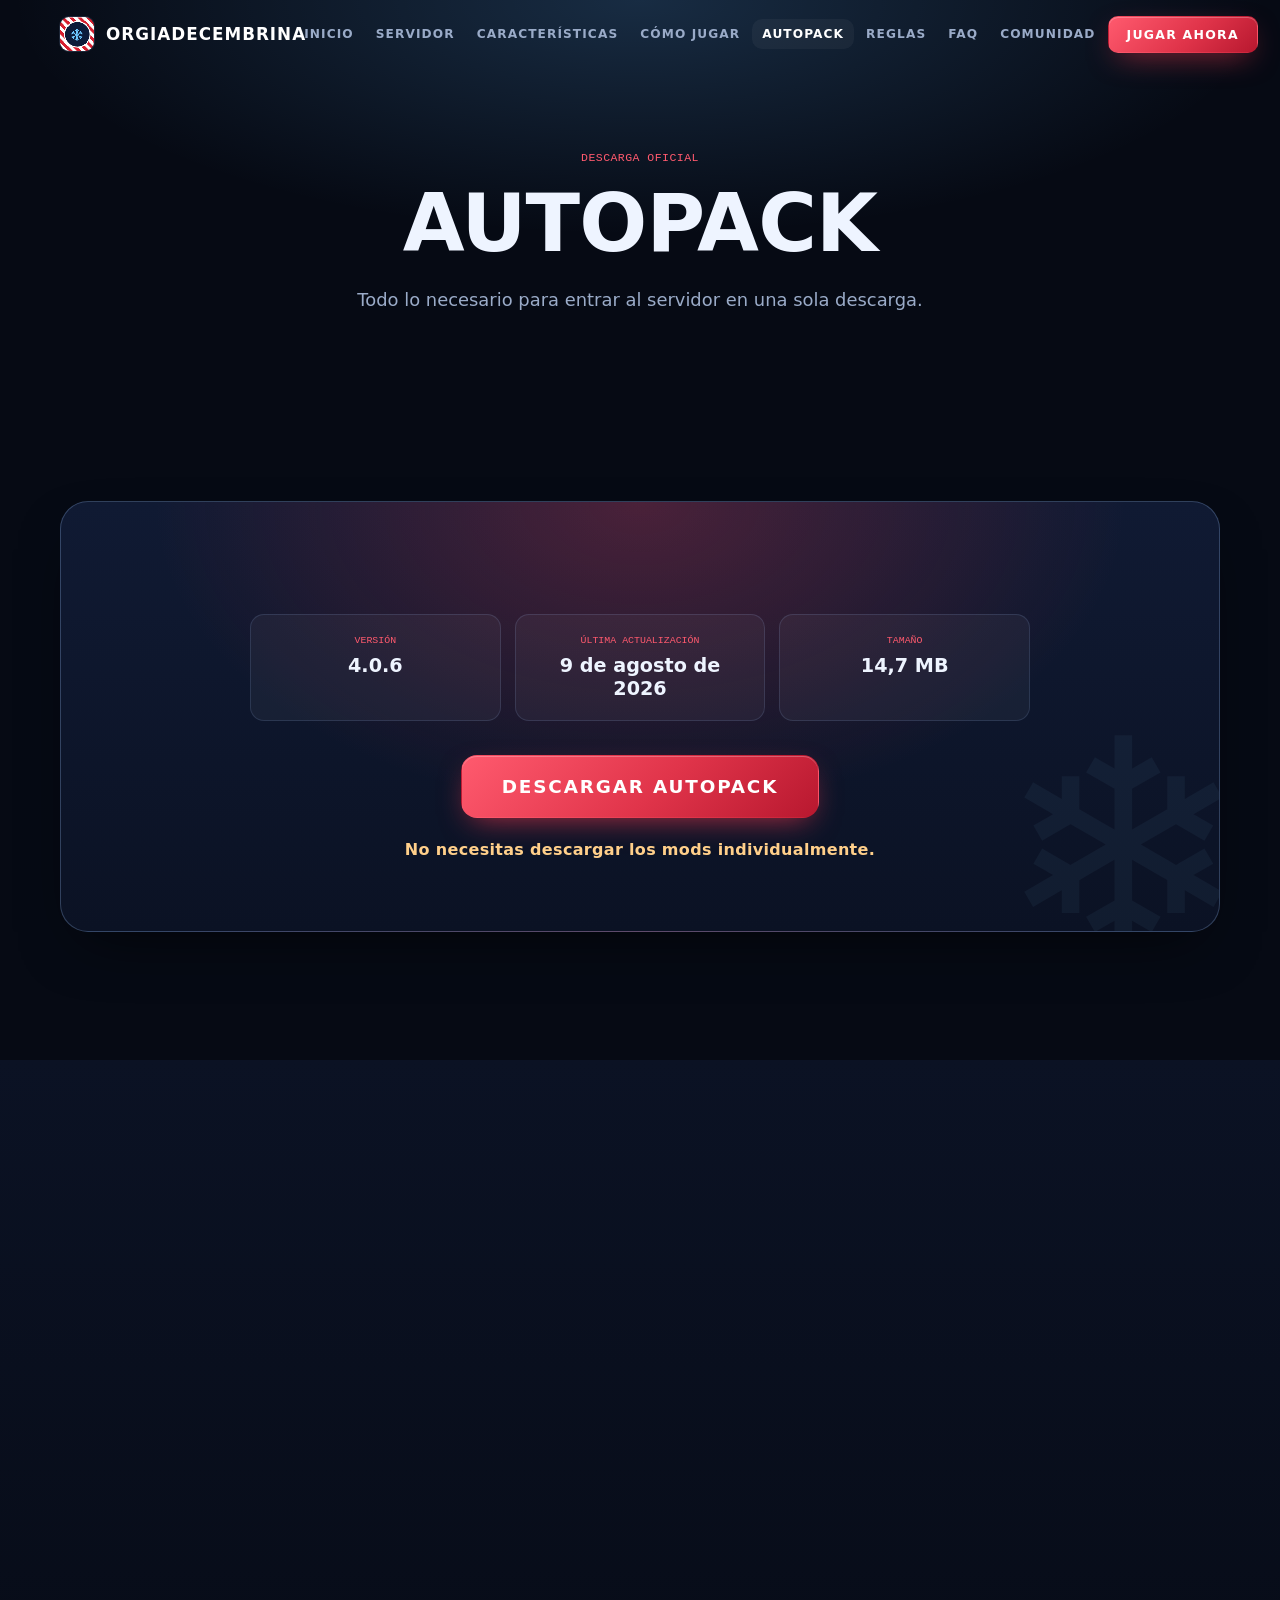
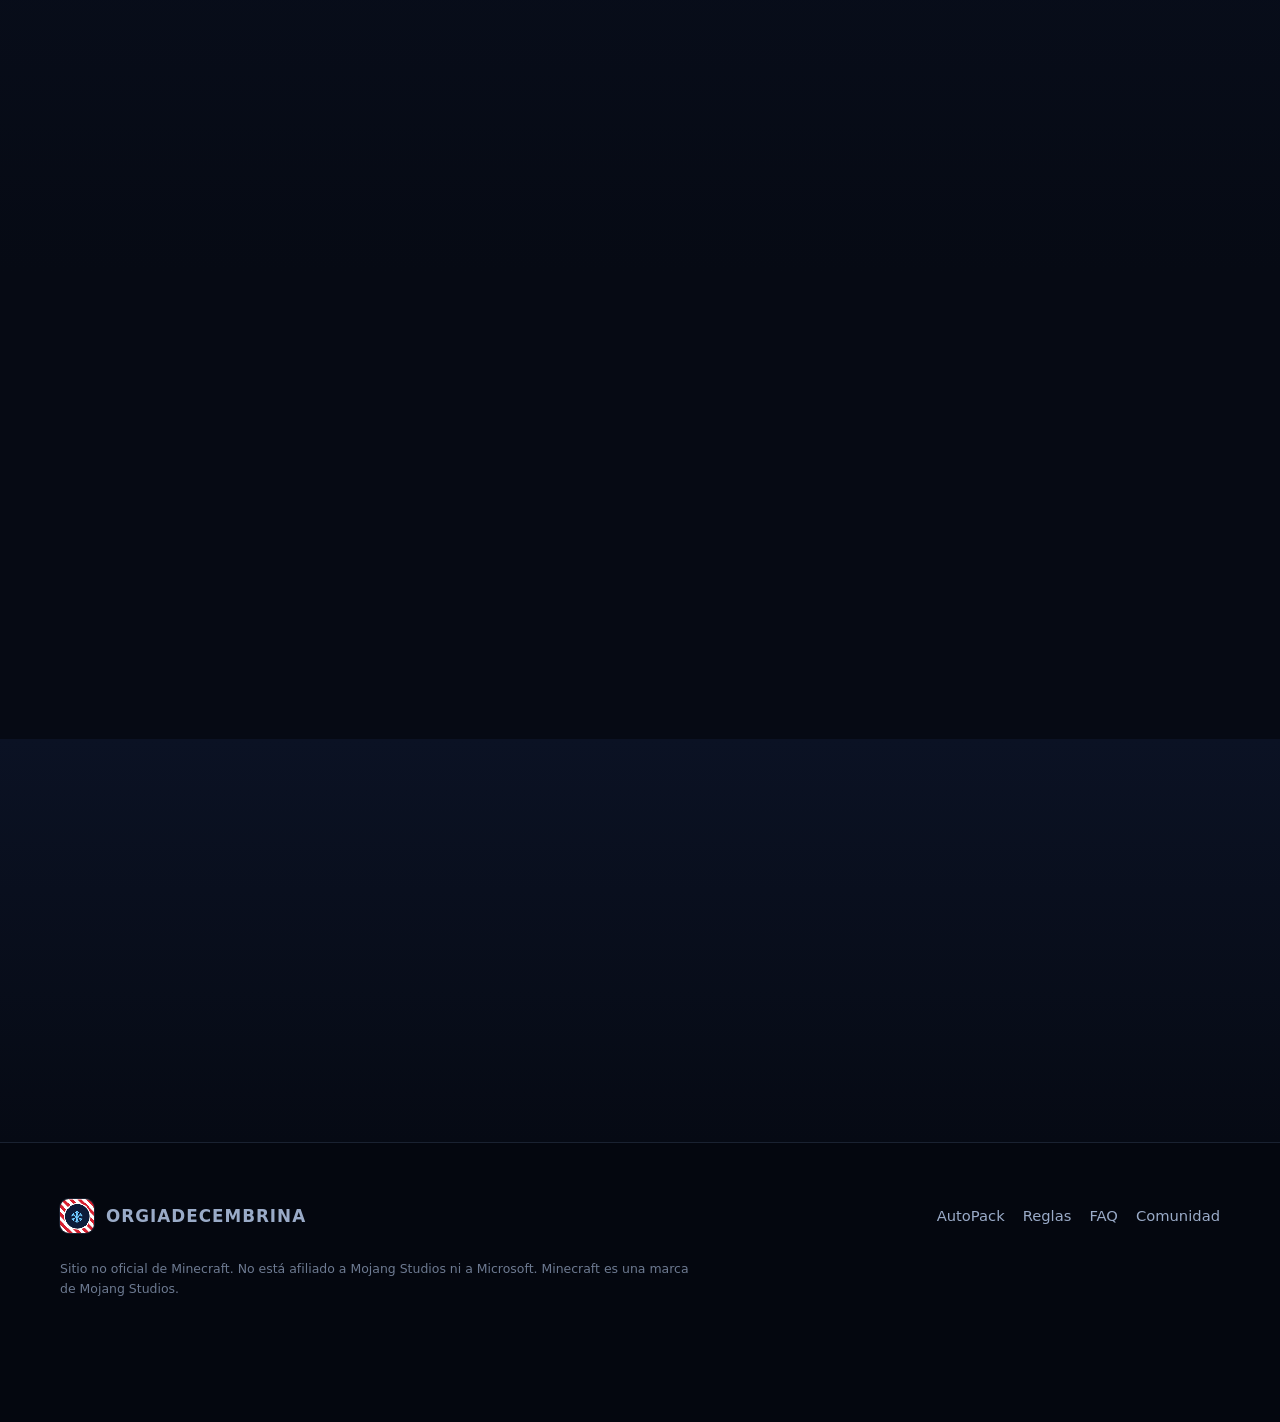
==== commit 9c612920: "Enlaces reales (AutoPack, Discord, dominio publico), pasos con Winterland, sin galeria Co-Authored-B" ====
--- a/site/autopack.html
+++ b/site/autopack.html
@@ -11,9 +11,13 @@
 <link rel="icon" href="assets/server-icon.png" type="image/png" sizes="64x64">
 <link rel="apple-touch-icon" href="assets/server-icon.png">
 <meta property="og:type" content="website">
+<meta property="og:url" content="https://server-sand-rho.vercel.app/autopack">
+<meta property="og:image:width" content="1200">
+<meta property="og:image:height" content="630">
+<link rel="canonical" href="https://server-sand-rho.vercel.app/autopack">
 <meta property="og:title" content="AutoPack | ORGIADECEMBRINA">
 <meta property="og:description" content="Descarga el AutoPack de ORGIADECEMBRINA: todo lo necesario para entrar al servidor de Minecraft en una sola descarga.">
-<meta property="og:image" content="https://TU-DOMINIO/assets/og.png">
+<meta property="og:image" content="https://server-sand-rho.vercel.app/assets/og.png">
 <meta name="twitter:card" content="summary_large_image">
 <link rel="preconnect" href="https://fonts.googleapis.com">
 <link rel="preconnect" href="https://fonts.gstatic.com" crossorigin>
@@ -69,8 +73,8 @@
   <div class="wrap">
     <div class="head center rv"><span class="kicker pixel">Después de descargar</span><h2 class="title">ASÍ SE USA</h2></div>
     <div class="steps">
-      <div class="step rv"><div class="n">01</div><h3>INSTÁLALO</h3><p>Sigue las instrucciones que acompañan a la descarga.</p></div>
-      <div class="step rv"><div class="n">02</div><h3>ABRE MINECRAFT</h3><p>Minecraft <span data-bind="server.version">1.20.1</span>, con la configuración del AutoPack.</p></div>
+      <div class="step rv"><div class="n">01</div><h3>INSTÁLALO</h3><p>Instala el modpack <a href="#" data-href="modpack.url" data-newtab>Winterland <span data-bind="modpack.version">9.6.0</span></a> desde la app de CurseForge y copia el AutoPack en la carpeta <code>mods</code> de ese perfil.</p></div>
+      <div class="step rv"><div class="n">02</div><h3>ABRE MINECRAFT</h3><p>Inicia el perfil de Winterland. La primera vez, el AutoPack descarga los mods del servidor y te pide reiniciar una vez.</p></div>
       <div class="step rv"><div class="n">03</div><h3>COPIA LA IP</h3><p><code data-bind="server.ip">—</code></p></div>
       <div class="step rv"><div class="n">04</div><h3>ENTRA</h3><p>Crea tu cuenta la primera vez con <code>/register</code>.</p></div>
     </div>
@@ -87,7 +91,7 @@
   <div class="wrap">
     <div class="faq">
       <details class="rv"><summary>El AutoPack me pide confirmar el servidor. ¿Qué hago?</summary><div class="a">Es una comprobación de seguridad de la primera conexión. Confirma la huella con la administración en nuestro Discord antes de aceptar.</div></details>
-      <details class="rv"><summary>¿Necesito algo más aparte del AutoPack?</summary><div class="a">Solo Minecraft Java Edition <span data-bind="server.version">1.20.1</span>.</div></details>
+      <details class="rv"><summary>¿Necesito algo más aparte del AutoPack?</summary><div class="a">Minecraft Java Edition <span data-bind="server.version">1.20.1</span> y el modpack <a href="#" data-href="modpack.url" data-newtab>Winterland <span data-bind="modpack.version">9.6.0</span></a> de CurseForge, que es donde se instala el AutoPack.</div></details>
     </div>
   </div>
 </section>
--- a/site/css/style.css
+++ b/site/css/style.css
@@ -191,21 +191,6 @@
 .facts span { padding: 8px 16px; border-radius: 999px; border: 1px solid var(--line); background: var(--glass); color: #cfdcf5; font-size: .9rem; }
 .facts b { color: #fff; }
 
-/* Gallery */
-.gallery { display: grid; grid-template-columns: repeat(3, 1fr); gap: 16px; }
-.shot { position: relative; margin: 0; border-radius: var(--radius); overflow: hidden; border: 1px solid var(--line); aspect-ratio: 16/10; background: var(--bg-3); cursor: zoom-in; transition: transform .35s, border-color .35s, box-shadow .35s; }
-.shot:nth-child(1), .shot:nth-child(4) { grid-column: span 2; aspect-ratio: 16/9; }
-.shot img { width: 100%; height: 100%; object-fit: cover; transition: transform .6s cubic-bezier(.2, .7, .2, 1); }
-.shot:hover { transform: translateY(-3px); border-color: rgba(160, 200, 255, .4); box-shadow: 0 0 40px -8px rgba(143, 216, 255, .35); }
-.shot:hover img { transform: scale(1.06); }
-.shot figcaption { position: absolute; inset: auto 0 0 0; padding: 40px 18px 16px; background: linear-gradient(transparent, rgba(3, 6, 15, .9)); font-size: .92rem; }
-.shot figcaption small { display: block; color: var(--ice); font: 400 .6rem var(--font-pixel); text-transform: uppercase; margin-bottom: 4px; }
-.shot.ph { cursor: default; background:
-  repeating-linear-gradient(45deg, rgba(143, 216, 255, .04) 0 14px, transparent 14px 28px), linear-gradient(135deg, #10204a, #0a1330 60%, #2a1224); }
-.shot.ph::after { content: "PLACEHOLDER · sustituir en data/gallery.json"; position: absolute; top: 14px; left: 14px; font: 400 .58rem var(--font-pixel); color: var(--gold); border: 1px dashed rgba(255, 207, 138, .5); padding: 4px 8px; border-radius: 6px; }
-.lightbox { position: fixed; inset: 0; z-index: 90; display: none; place-items: center; background: rgba(3, 6, 15, .92); padding: 24px; cursor: zoom-out; }
-.lightbox.open { display: grid; }
-.lightbox img { max-height: 88vh; border-radius: 12px; box-shadow: var(--shadow); }
 
 /* News */
 .news { display: grid; gap: 16px; }
@@ -292,10 +277,6 @@
   .flow { grid-template-columns: 1fr; gap: 6px; }
   .flow .st + .st::before { content: "⌄"; left: 50%; top: -22px; translate: -50% 0; }
   .post { grid-template-columns: 1fr; gap: 6px; padding: 20px; }
-  /* galeria: carrusel horizontal con snap en vez de rejilla */
-  .gallery { display: flex; overflow-x: auto; scroll-snap-type: x mandatory; gap: 12px; margin-inline: -16px; padding: 0 16px 8px; scrollbar-width: none; }
-  .gallery::-webkit-scrollbar { display: none; }
-  .shot, .shot:nth-child(1), .shot:nth-child(4) { flex: 0 0 82%; aspect-ratio: 4/3; scroll-snap-align: center; }
   .ipbox code { font-size: 1rem; }
   .history .row { flex-direction: column; gap: 4px; }
   .mcta { position: fixed; left: 12px; right: 12px; bottom: 12px; z-index: 40; display: flex; }
@@ -340,11 +321,6 @@
 .ridge:nth-of-type(2) { height: clamp(190px, 31vh, 350px); }
 .ridge:nth-of-type(3) { height: clamp(140px, 22vh, 270px); }
 @media (max-width: 720px) { .hero .content { padding-bottom: 150px; } }
-@media (min-width: 721px) {
-  .gallery { grid-auto-rows: clamp(200px, 21vw, 300px); }
-  .shot, .shot:nth-child(1), .shot:nth-child(4) { aspect-ratio: auto; }
-  .shot:nth-child(1), .shot:nth-child(4), .shot:nth-child(6) { grid-column: span 2; }
-}
 .post { grid-template-columns: 200px 1fr; }
 @media (max-width: 720px) { .post { grid-template-columns: 1fr; } }
 @media (max-width: 720px) { .hero h1 { font-size: clamp(1.5rem, 7.7vw, 2.9rem); letter-spacing: 0; } .hero h1 .flake { font-size: .6em; margin-inline: .08em; } .eyebrow { font-size: .6rem; padding: 7px 12px; } }
@@ -352,3 +328,6 @@
 .menu a.btn-primary, .menu a.btn-primary:hover { background: linear-gradient(135deg, var(--red-2), var(--red) 55%, #b8182f); }
 .menu a.btn-sm { padding: 10px 18px; font-size: .78rem; }
 @media (max-width: 900px) { .menu a.btn-sm { padding: 16px; font-size: .9rem; } }
+
+[hidden] { display: none !important; }
+.pack .mt32 { margin-top: 34px; margin-bottom: 0; }
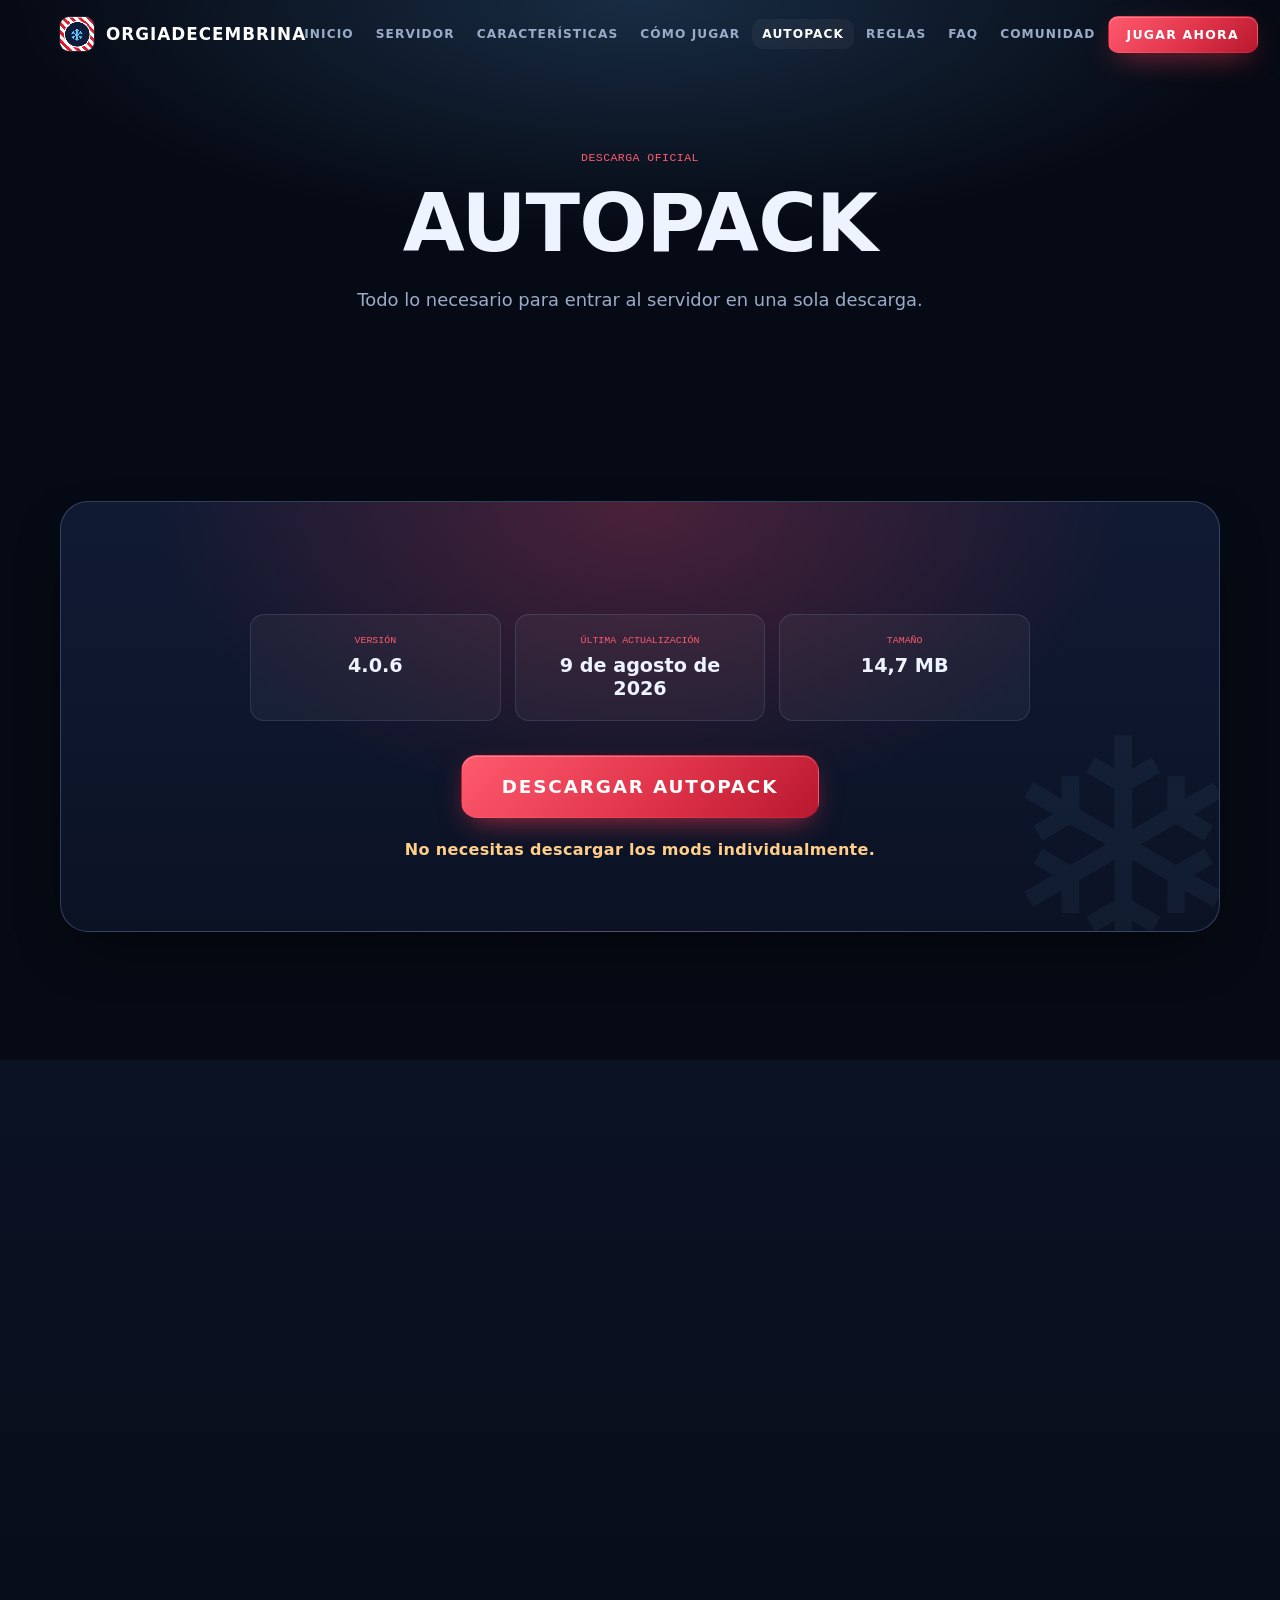
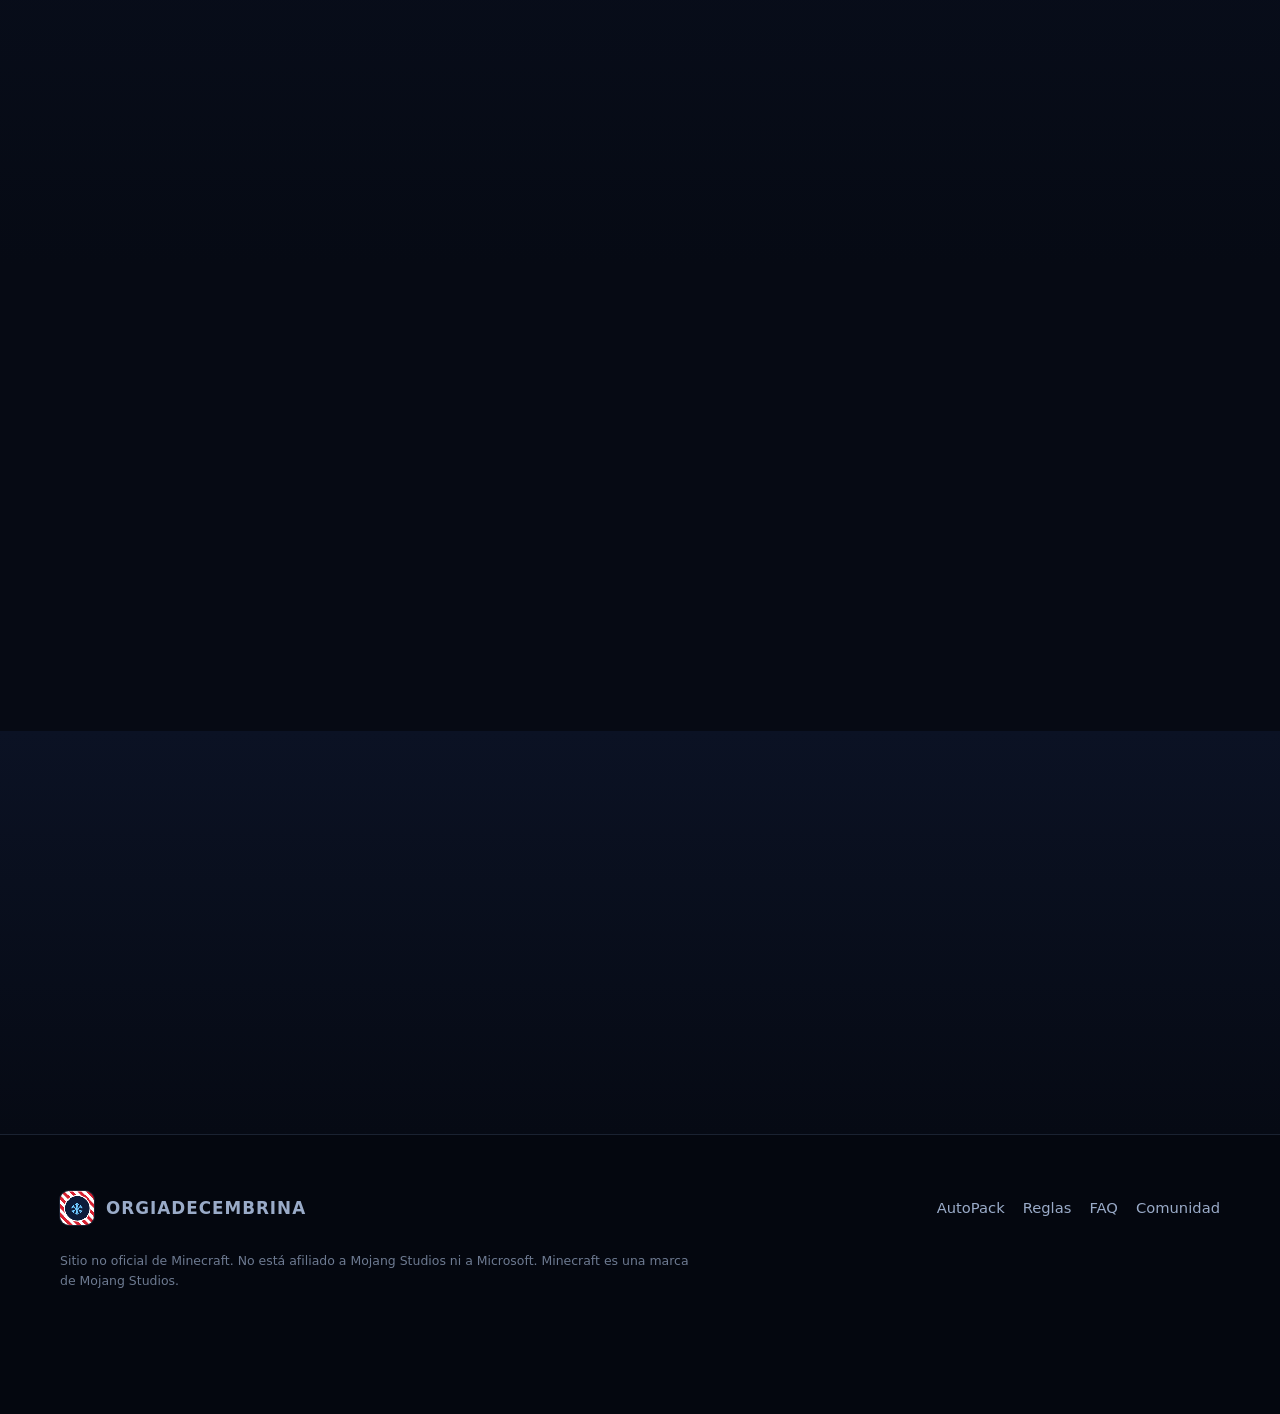
==== commit ad8f925d: "Como jugar: solo el AutoPack (AutoModpack) con Minecraft 1.20.1 y Forge Co-Authored-By: Claude Sonne" ====
--- a/site/autopack.html
+++ b/site/autopack.html
@@ -73,8 +73,8 @@
   <div class="wrap">
     <div class="head center rv"><span class="kicker pixel">Después de descargar</span><h2 class="title">ASÍ SE USA</h2></div>
     <div class="steps">
-      <div class="step rv"><div class="n">01</div><h3>INSTÁLALO</h3><p>Instala el modpack <a href="#" data-href="modpack.url" data-newtab>Winterland <span data-bind="modpack.version">9.6.0</span></a> desde la app de CurseForge y copia el AutoPack en la carpeta <code>mods</code> de ese perfil.</p></div>
-      <div class="step rv"><div class="n">02</div><h3>ABRE MINECRAFT</h3><p>Inicia el perfil de Winterland. La primera vez, el AutoPack descarga los mods del servidor y te pide reiniciar una vez.</p></div>
+      <div class="step rv"><div class="n">01</div><h3>INSTÁLALO</h3><p>Cópialo en la carpeta <code>mods</code> de tu Minecraft <span data-bind="server.version">1.20.1</span> con Forge.</p></div>
+      <div class="step rv"><div class="n">02</div><h3>ABRE MINECRAFT</h3><p>Inicia Minecraft con Forge. La primera vez, el AutoPack descarga los mods del servidor y te pide reiniciar una vez.</p></div>
       <div class="step rv"><div class="n">03</div><h3>COPIA LA IP</h3><p><code data-bind="server.ip">—</code></p></div>
       <div class="step rv"><div class="n">04</div><h3>ENTRA</h3><p>Crea tu cuenta la primera vez con <code>/register</code>.</p></div>
     </div>
@@ -91,7 +91,7 @@
   <div class="wrap">
     <div class="faq">
       <details class="rv"><summary>El AutoPack me pide confirmar el servidor. ¿Qué hago?</summary><div class="a">Es una comprobación de seguridad de la primera conexión. Confirma la huella con la administración en nuestro Discord antes de aceptar.</div></details>
-      <details class="rv"><summary>¿Necesito algo más aparte del AutoPack?</summary><div class="a">Minecraft Java Edition <span data-bind="server.version">1.20.1</span> y el modpack <a href="#" data-href="modpack.url" data-newtab>Winterland <span data-bind="modpack.version">9.6.0</span></a> de CurseForge, que es donde se instala el AutoPack.</div></details>
+      <details class="rv"><summary>¿Necesito algo más aparte del AutoPack?</summary><div class="a">Solo Minecraft Java Edition <span data-bind="server.version">1.20.1</span> con Forge.</div></details>
     </div>
   </div>
 </section>
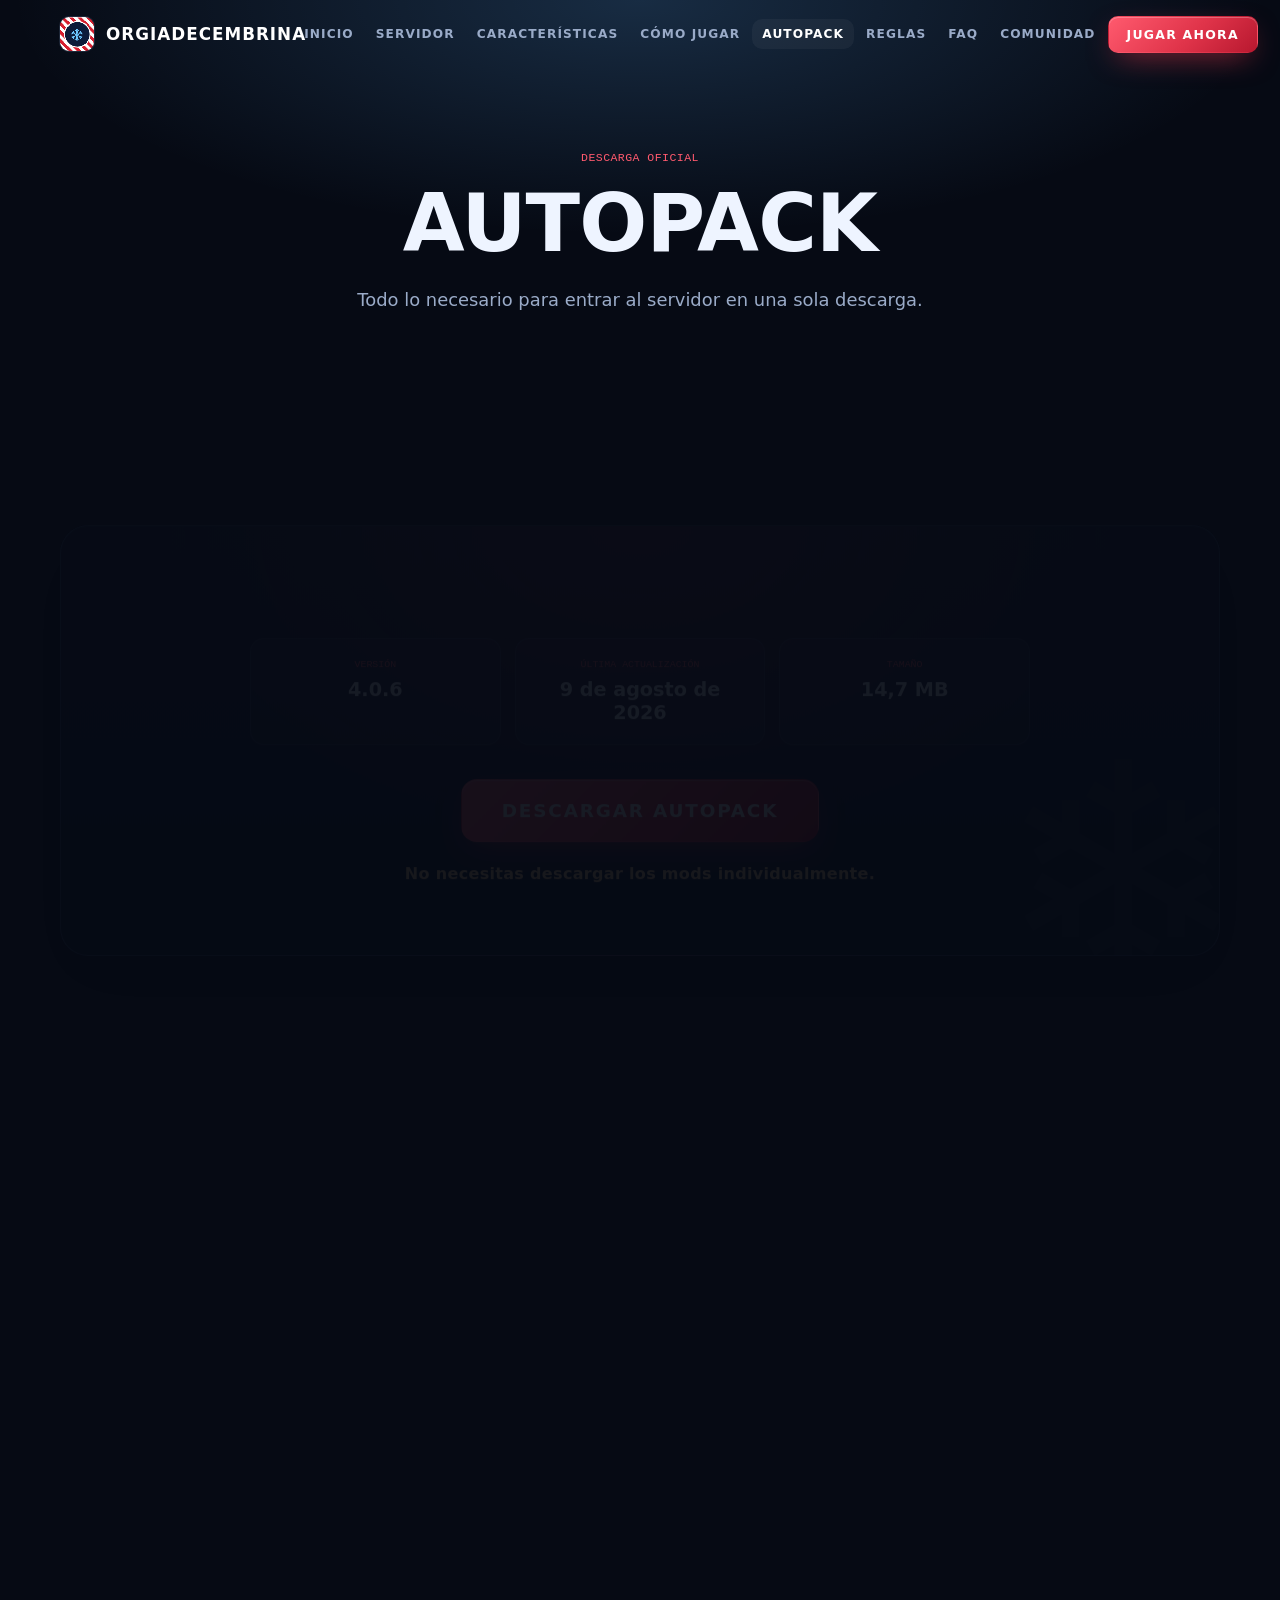
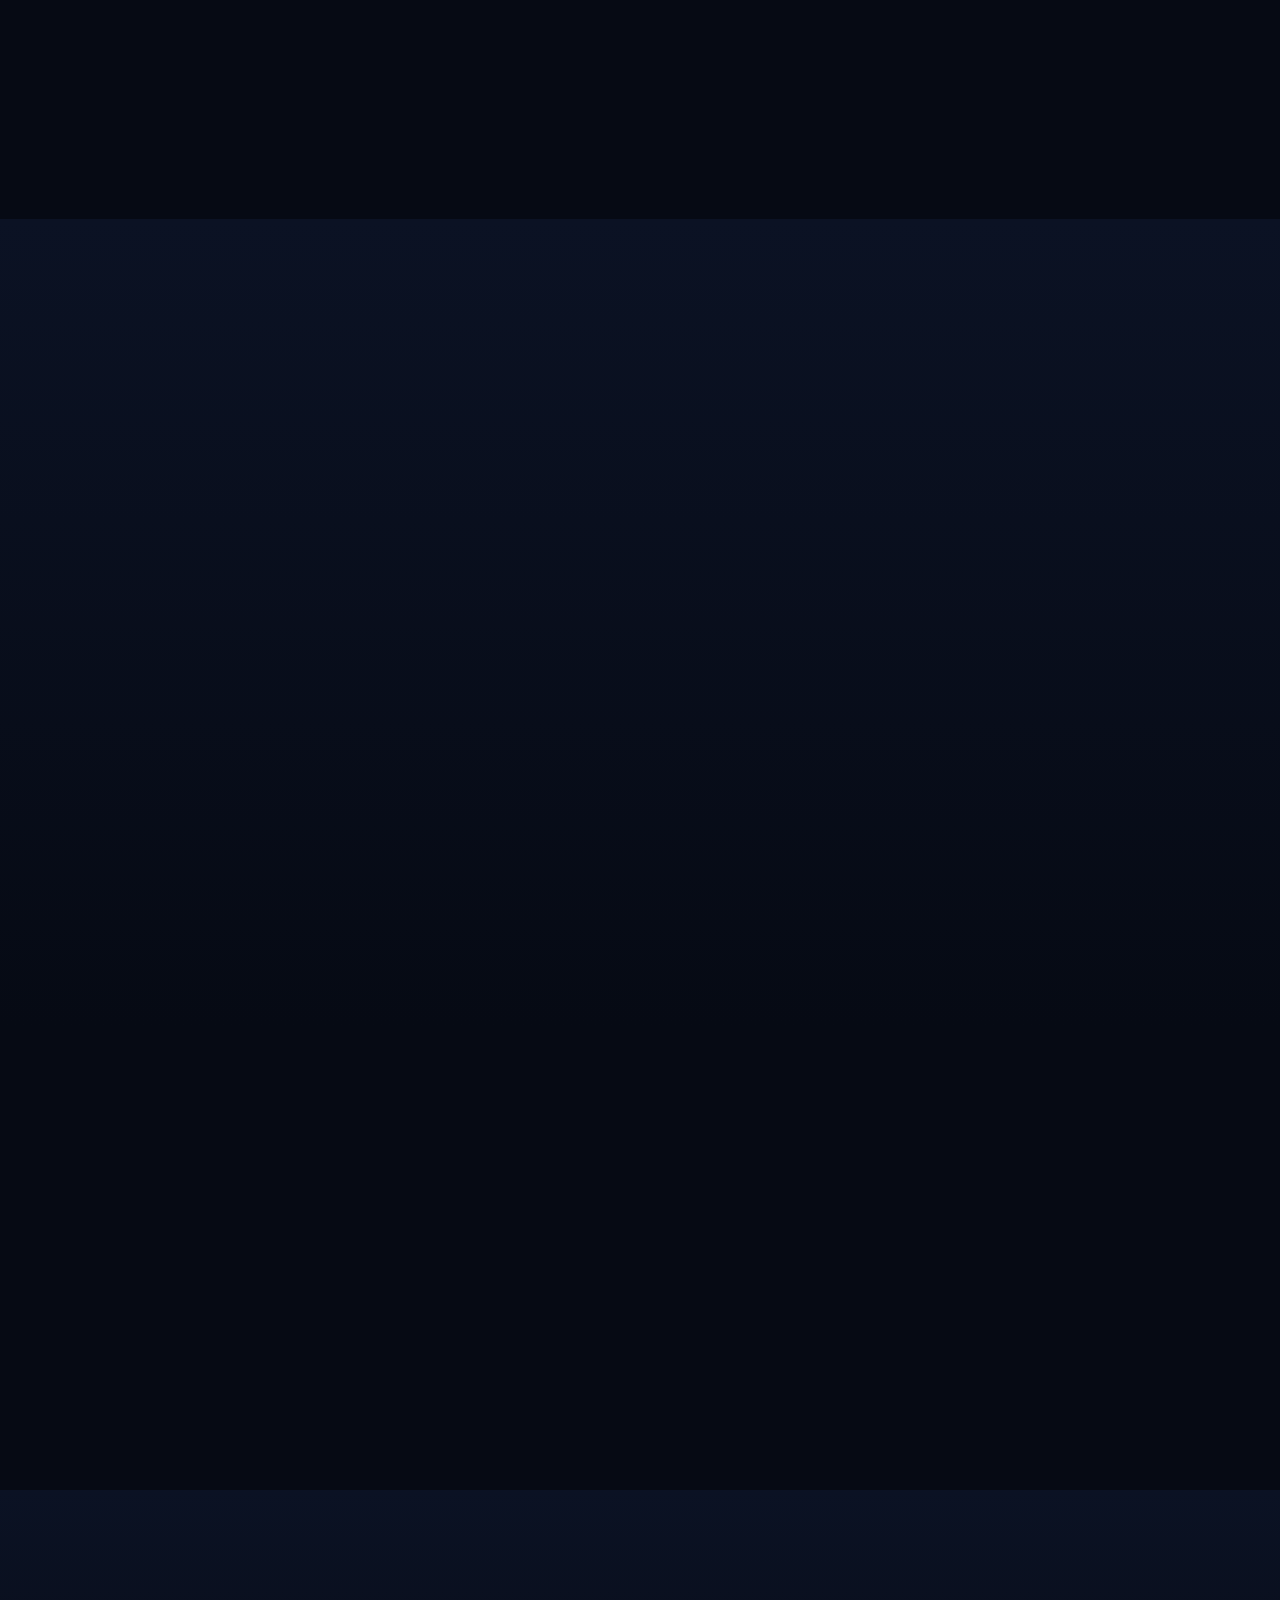
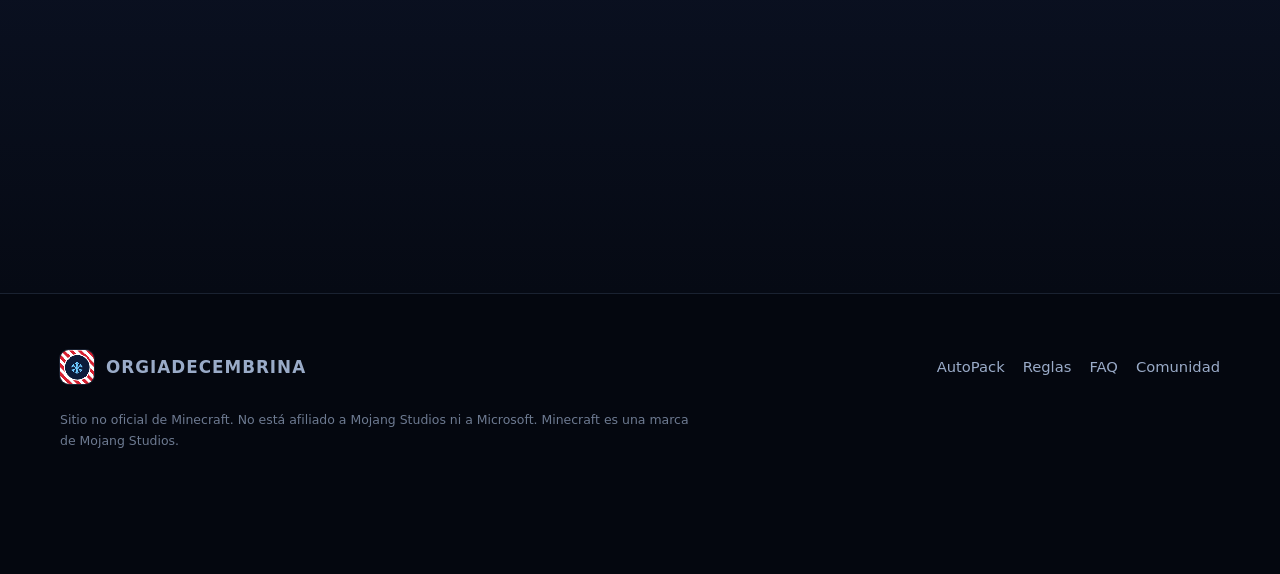
==== commit e080edd4: "Huella del certificado del servidor (AutoModpack) en la pagina del AutoPack, con boton de copiar Co-" ====
--- a/site/autopack.html
+++ b/site/autopack.html
@@ -69,6 +69,18 @@
     </div>
   </div>
 </section>
+<section id="huella">
+  <div class="wrap">
+    <div class="fp rv">
+      <span class="kicker pixel">Seguridad</span>
+      <h2 class="title">HUELLA DEL SERVIDOR</h2>
+      <p class="lead mx">La primera vez que te conectes, el AutoPack te pedirá confirmar la huella del servidor. Comprueba que es exactamente esta antes de aceptar.</p>
+      <code class="fp-code" data-bind="autopack.fingerprint">—</code>
+      <p class="mt32"><button class="btn btn-sm" type="button" data-copy="autopack.fingerprint" data-copied="✓ HUELLA COPIADA">COPIAR HUELLA</button></p>
+      <p class="fp-note">Si la huella que te muestra el juego es distinta, <b>no aceptes</b> y avisa en nuestro Discord.</p>
+    </div>
+  </div>
+</section>
 <section class="alt">
   <div class="wrap">
     <div class="head center rv"><span class="kicker pixel">Después de descargar</span><h2 class="title">ASÍ SE USA</h2></div>
@@ -90,7 +102,7 @@
 <section class="alt">
   <div class="wrap">
     <div class="faq">
-      <details class="rv"><summary>El AutoPack me pide confirmar el servidor. ¿Qué hago?</summary><div class="a">Es una comprobación de seguridad de la primera conexión. Confirma la huella con la administración en nuestro Discord antes de aceptar.</div></details>
+      <details class="rv"><summary>El AutoPack me pide confirmar el servidor. ¿Qué hago?</summary><div class="a">Es una comprobación de seguridad de la primera conexión. Compara la huella que te muestra con la de <a href="#huella">esta página</a>: si coincide, acepta; si no, no aceptes y avisa en nuestro Discord.</div></details>
       <details class="rv"><summary>¿Necesito algo más aparte del AutoPack?</summary><div class="a">Solo Minecraft Java Edition <span data-bind="server.version">1.20.1</span> con Forge.</div></details>
     </div>
   </div>
--- a/site/css/style.css
+++ b/site/css/style.css
@@ -331,3 +331,11 @@
 
 [hidden] { display: none !important; }
 .pack .mt32 { margin-top: 34px; margin-bottom: 0; }
+
+/* Huella del servidor */
+.fp { text-align: center; padding: clamp(28px, 5vw, 56px); border-radius: 24px; border: 1px solid var(--line); background: linear-gradient(180deg, rgba(255, 255, 255, .05), rgba(255, 255, 255, .02)); }
+.fp .lead { margin-bottom: 26px; }
+.fp-code { display: block; max-width: 760px; margin: 0 auto; padding: 18px 20px; border-radius: 14px; border: 1px dashed rgba(143, 216, 255, .4); background: rgba(143, 216, 255, .06); color: var(--ice); font-family: ui-monospace, "Cascadia Mono", Consolas, monospace; font-size: clamp(.78rem, 2.4vw, 1rem); line-height: 1.6; word-break: break-all; letter-spacing: .02em; user-select: all; }
+.fp .mt32 { margin-top: 22px; }
+.fp-note { margin: 22px auto 0; max-width: 60ch; color: var(--gold); font-size: .95rem; }
+.fp-note b { color: #fff; }
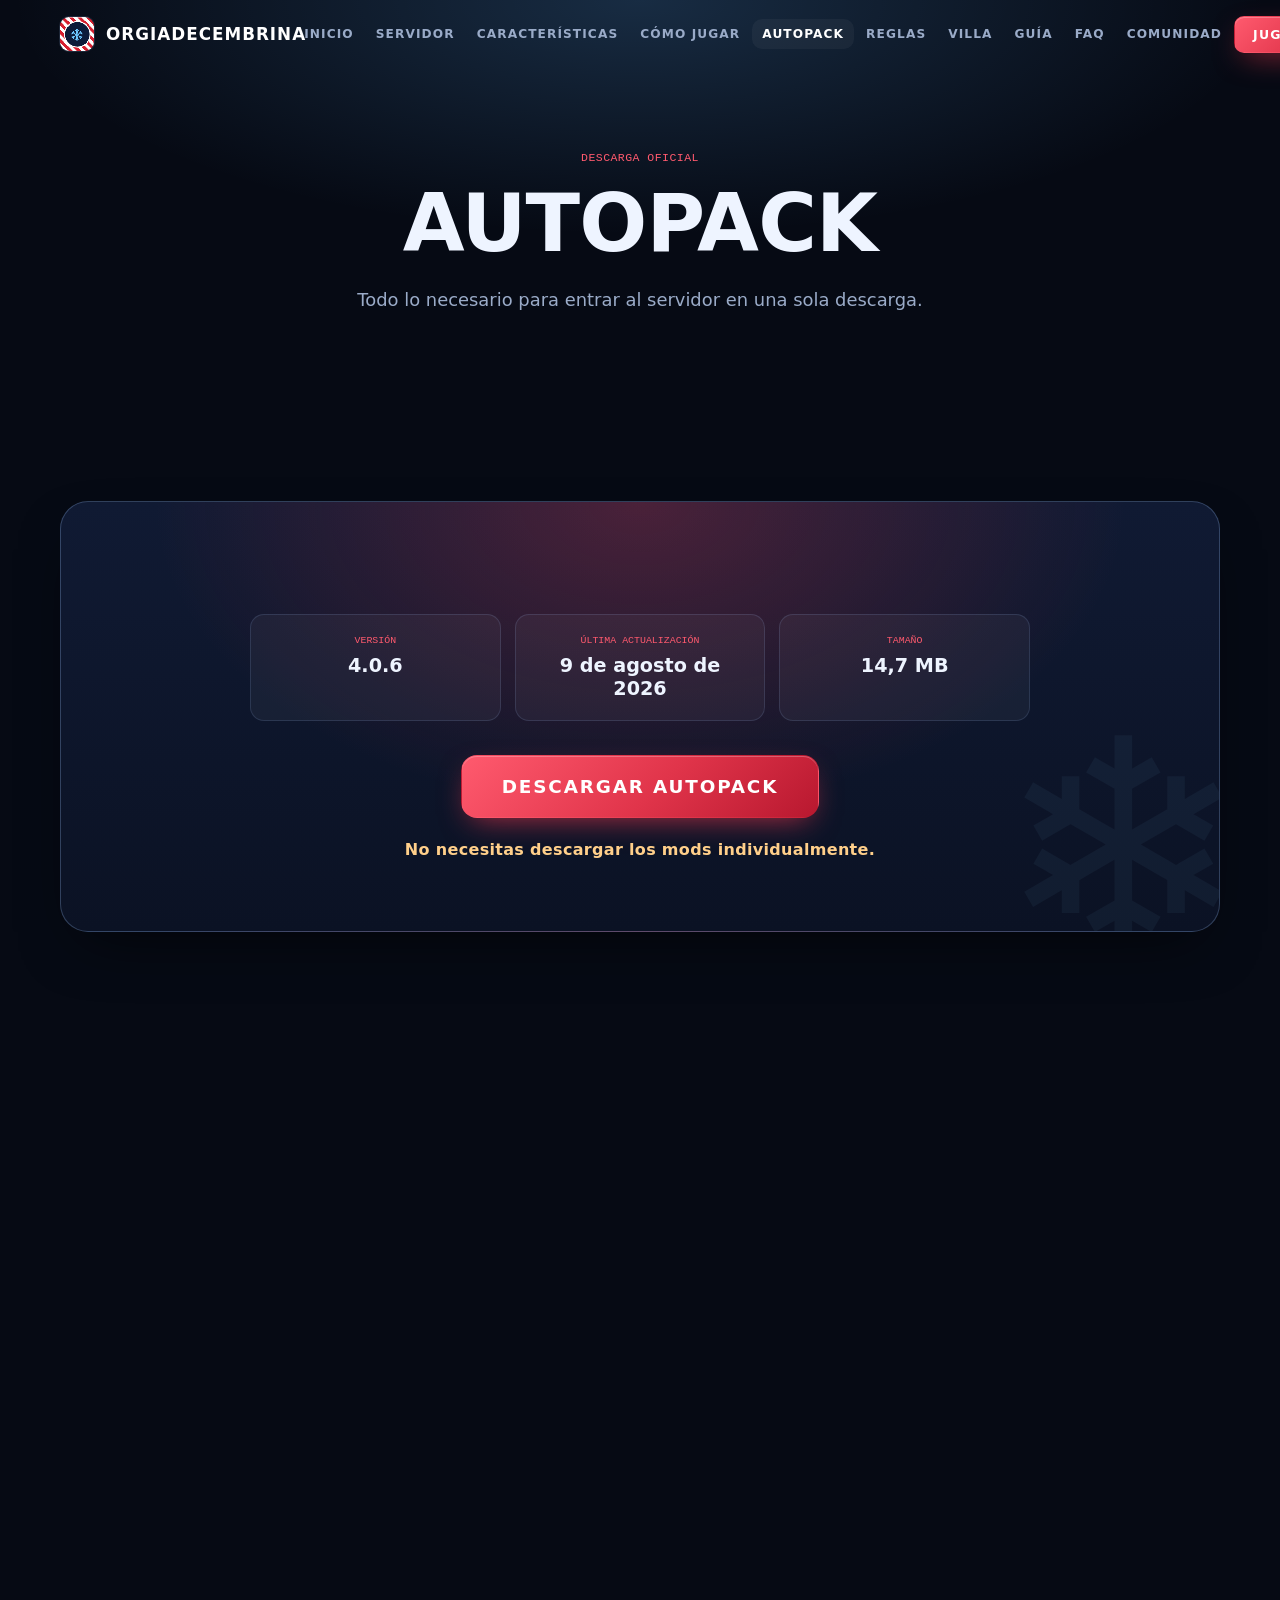
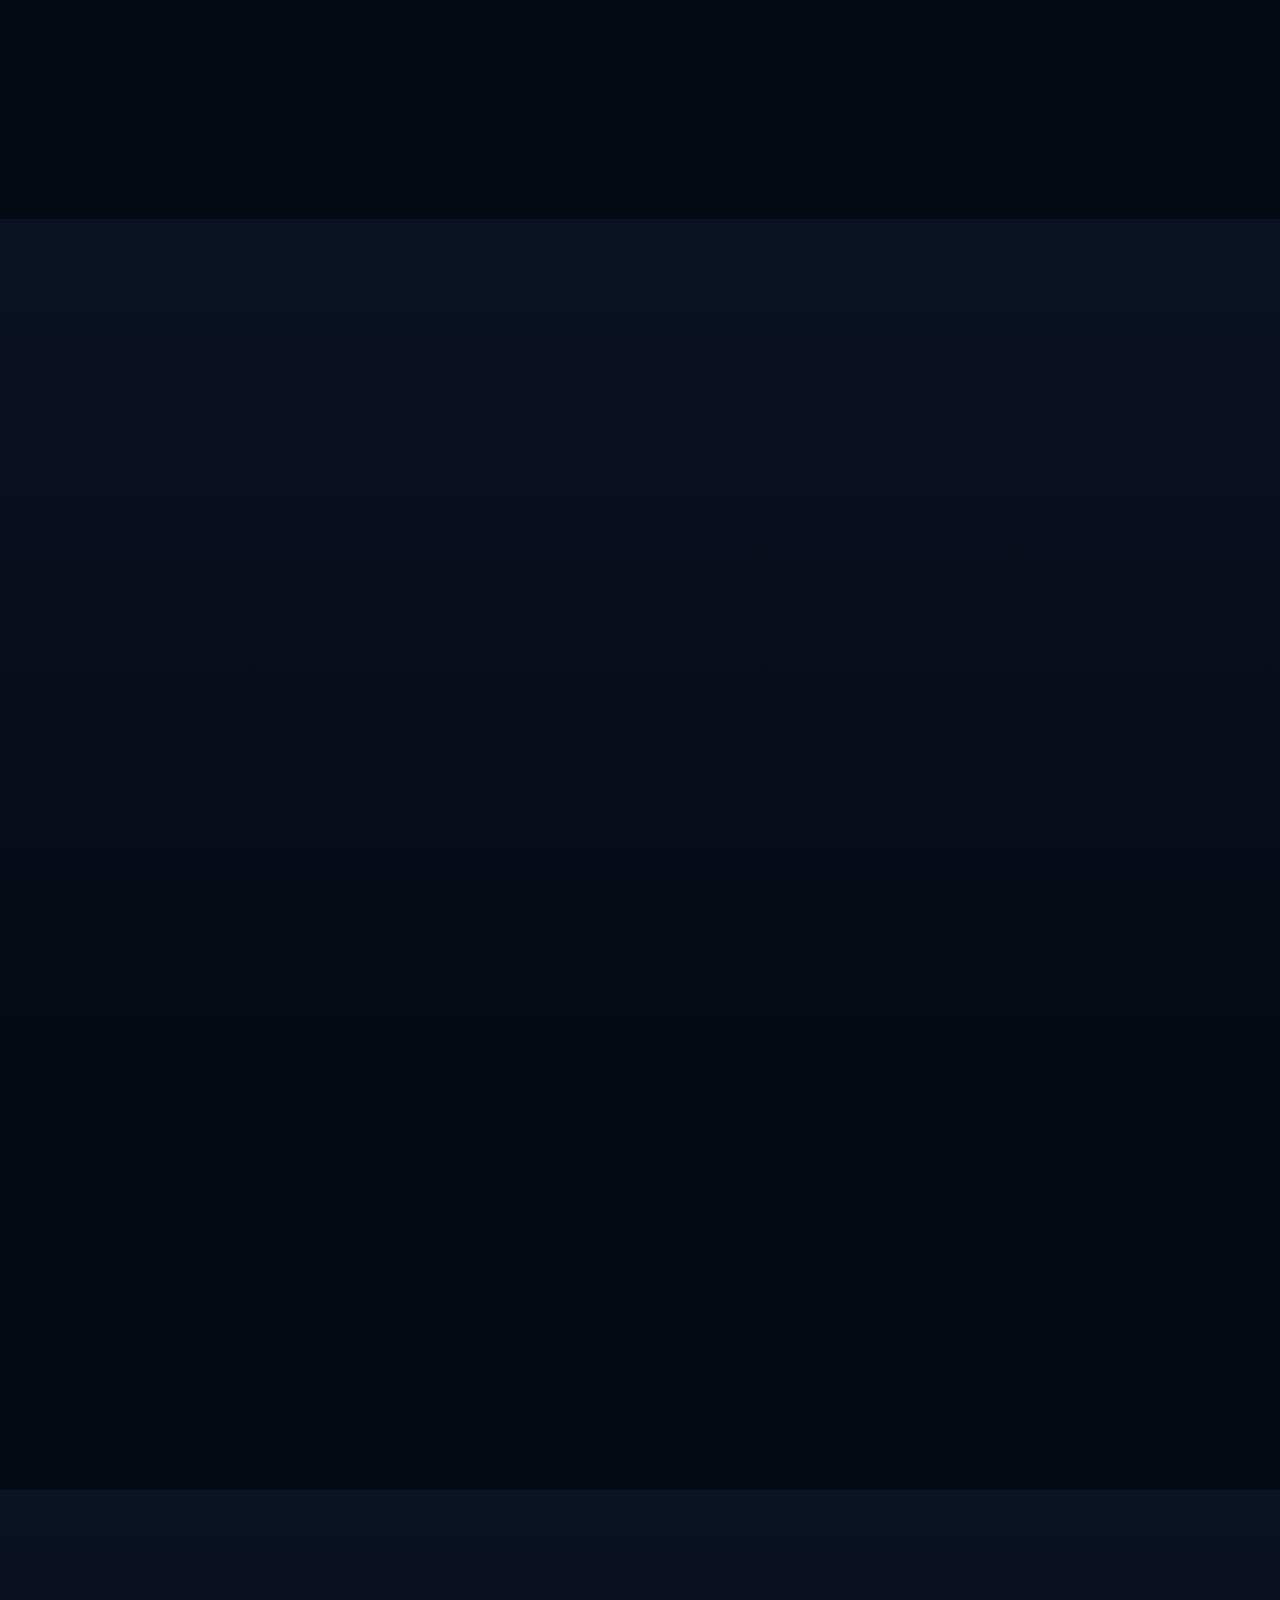
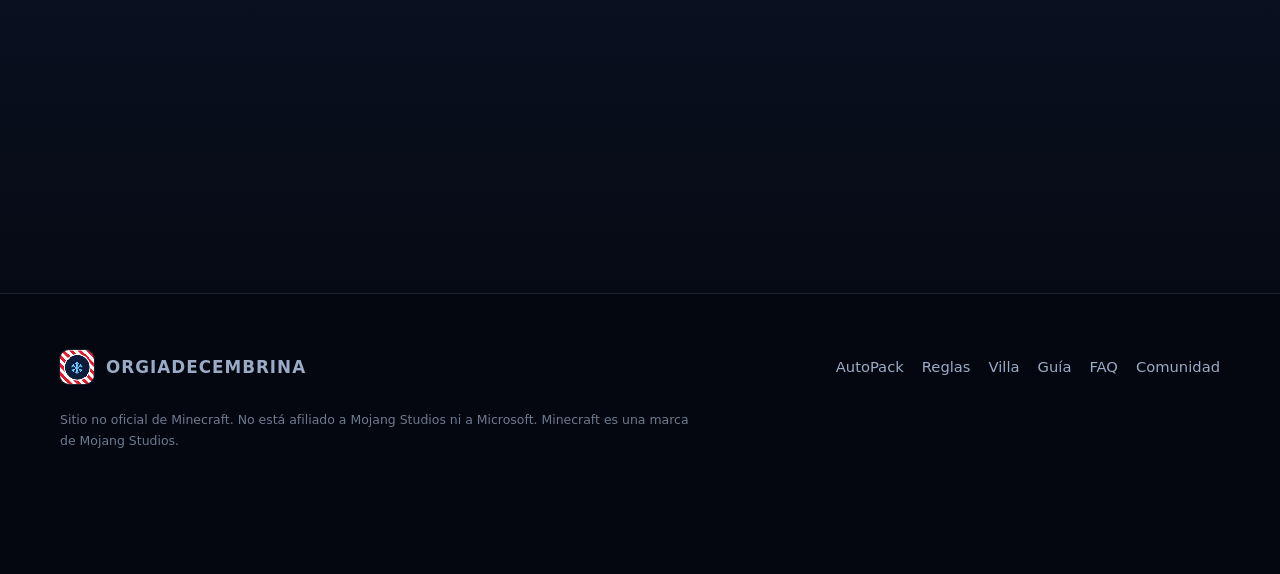
==== commit 719fc651: "Villa Comercial y Guia del jugador - villa.html: mapa de las 28 parcelas (datos en data/villa.json, " ====
--- a/site/autopack.html
+++ b/site/autopack.html
@@ -39,6 +39,8 @@
       <li><a href="index.html#como-jugar">CÓMO JUGAR</a></li>
       <li><a href="autopack.html" aria-current="page">AUTOPACK</a></li>
       <li><a href="reglas.html">REGLAS</a></li>
+      <li><a href="villa.html">VILLA</a></li>
+      <li><a href="guia.html">GUÍA</a></li>
       <li><a href="index.html#faq">FAQ</a></li>
       <li><a href="index.html#comunidad">COMUNIDAD</a></li>
       <li class="play"><a class="btn btn-primary btn-sm" href="autopack.html#descargar">JUGAR AHORA</a></li>
@@ -113,7 +115,7 @@
   <div class="wrap">
     <div class="foot">
       <a class="brand" href="index.html#inicio"><img src="assets/server-icon.png" alt="" width="34" height="34"><span data-bind="server.name">ORGIADECEMBRINA</span></a>
-      <nav aria-label="Pie"><a href="autopack.html">AutoPack</a><a href="reglas.html">Reglas</a><a href="index.html#faq">FAQ</a><a href="index.html#comunidad">Comunidad</a></nav>
+      <nav aria-label="Pie"><a href="autopack.html">AutoPack</a><a href="reglas.html">Reglas</a><a href="villa.html">Villa</a><a href="guia.html">Guía</a><a href="index.html#faq">FAQ</a><a href="index.html#comunidad">Comunidad</a></nav>
     </div>
     <p class="legal">Sitio no oficial de Minecraft. No está afiliado a Mojang Studios ni a Microsoft. Minecraft es una marca de Mojang Studios.</p>
   </div>
--- a/site/css/style.css
+++ b/site/css/style.css
@@ -339,3 +339,49 @@
 .fp .mt32 { margin-top: 22px; }
 .fp-note { margin: 22px auto 0; max-width: 60ch; color: var(--gold); font-size: .95rem; }
 .fp-note b { color: #fff; }
+
+/* ---- La villa (mapa y guía) ---- */
+.vm-legend { display: flex; flex-wrap: wrap; gap: 8px 22px; justify-content: center; margin: 0 0 18px; font-size: .92rem; color: var(--muted); }
+.lg-item { display: inline-flex; align-items: center; gap: 8px; }
+.sw { width: 14px; height: 14px; border-radius: 4px; display: inline-block; }
+.sw.st-mayor { background: #4a9be0; } .sw.st-mercado { background: #34b47c; } .sw.st-artesanos { background: #d9923a; } .sw.st-nueva { background: #a272cc; }
+.vm { border-radius: var(--radius); border: 1px solid var(--line); background: var(--bg-2); box-shadow: var(--shadow); overflow: hidden; }
+.vm svg { width: 100%; height: auto; }
+.vm-bg { fill: var(--bg-2); }
+.vm-land { fill: #17213a; stroke: var(--red-2); stroke-width: 2; }
+.vm-grid { stroke: rgba(160, 200, 255, .12); stroke-width: 1; }
+.vm-axis { fill: var(--muted); font: 600 11px var(--font-body); }
+.vm-plaza { fill: #2a3350; stroke: var(--red-2); stroke-width: 2; }
+.vm-plot rect { stroke: #fff; stroke-width: 1.5; fill-opacity: .88; }
+.vm-plot:hover rect { fill-opacity: 1; stroke-width: 3; }
+.vm-plot rect.st-mayor { fill: #4a9be0; } .vm-plot rect.st-mercado { fill: #34b47c; } .vm-plot rect.st-artesanos { fill: #d9923a; } .vm-plot rect.st-nueva { fill: #a272cc; }
+.vm-num { fill: #fff; font: 800 14px var(--font-display); pointer-events: none; }
+.vm-num.big { font-size: 17px; }
+.vm-note { text-align: center; color: var(--muted); font-size: .88rem; margin: 12px 0 0; }
+.vm-guide { grid-template-columns: repeat(2, 1fr); margin-top: 34px; }
+.vm-list { margin: 0 0 14px; padding-left: 1.2em; color: var(--muted); }
+.vm-list li { margin: .45em 0; }
+.vm-list b, .card p b { color: #fff; }
+.vm-list code, .card p code { font: 600 .85em var(--font-body); background: rgba(143, 216, 255, .1); border: 1px solid var(--line); border-radius: 6px; padding: 1px 6px; color: var(--ice); }
+.vm-h { font-size: 1.6rem; margin: 46px 0 16px; }
+.vm-table { overflow-x: auto; border-radius: var(--radius); border: 1px solid var(--line); background: var(--glass); }
+.vm-table table { width: 100%; border-collapse: collapse; font-size: .9rem; }
+.vm-table th, .vm-table td { padding: 9px 14px; text-align: left; white-space: nowrap; border-bottom: 1px solid var(--line); }
+.vm-table th { color: var(--muted); font: 600 .78rem var(--font-display); letter-spacing: .08em; text-transform: uppercase; }
+.vm-table td.num { color: #fff; font-weight: 800; }
+.vm-table tr:last-child td { border-bottom: 0; }
+@media (max-width: 900px) { .vm-guide { grid-template-columns: 1fr; } }
+
+/* ---- Guia del jugador ---- */
+.g-wrap { max-width: 920px; }
+.g-toc { display: flex; flex-wrap: wrap; gap: 8px; justify-content: center; margin: 0 0 30px; }
+.g-toc a { padding: 6px 14px; border-radius: 999px; border: 1px solid var(--line); background: var(--glass); color: var(--muted); font: 600 .78rem var(--font-display); letter-spacing: .08em; }
+.g-toc a:hover { color: #fff; border-color: rgba(160, 200, 255, .4); }
+.g-h2 { font-size: clamp(1.5rem, 3.4vw, 2.1rem); margin: 52px 0 14px; padding-top: 6px; border-top: 1px solid var(--line); }
+.g-h3 { font-size: 1.15rem; margin: 26px 0 8px; color: var(--ice); }
+.g-wrap p { color: var(--muted); }
+.g-wrap p b, .g-wrap li b { color: #fff; }
+.g-note { margin: 18px 0; padding: 14px 18px; border-radius: 12px; border: 1px dashed rgba(255, 207, 138, .5); background: rgba(255, 207, 138, .06); color: #ffe6c2; font-size: .95rem; }
+.g-table { margin: 14px 0 22px; }
+.g-wrap code { font: 600 .85em var(--font-body); background: rgba(143, 216, 255, .1); border: 1px solid var(--line); border-radius: 6px; padding: 1px 6px; color: var(--ice); }
+.g-table td, .g-table th { white-space: normal; vertical-align: top; }
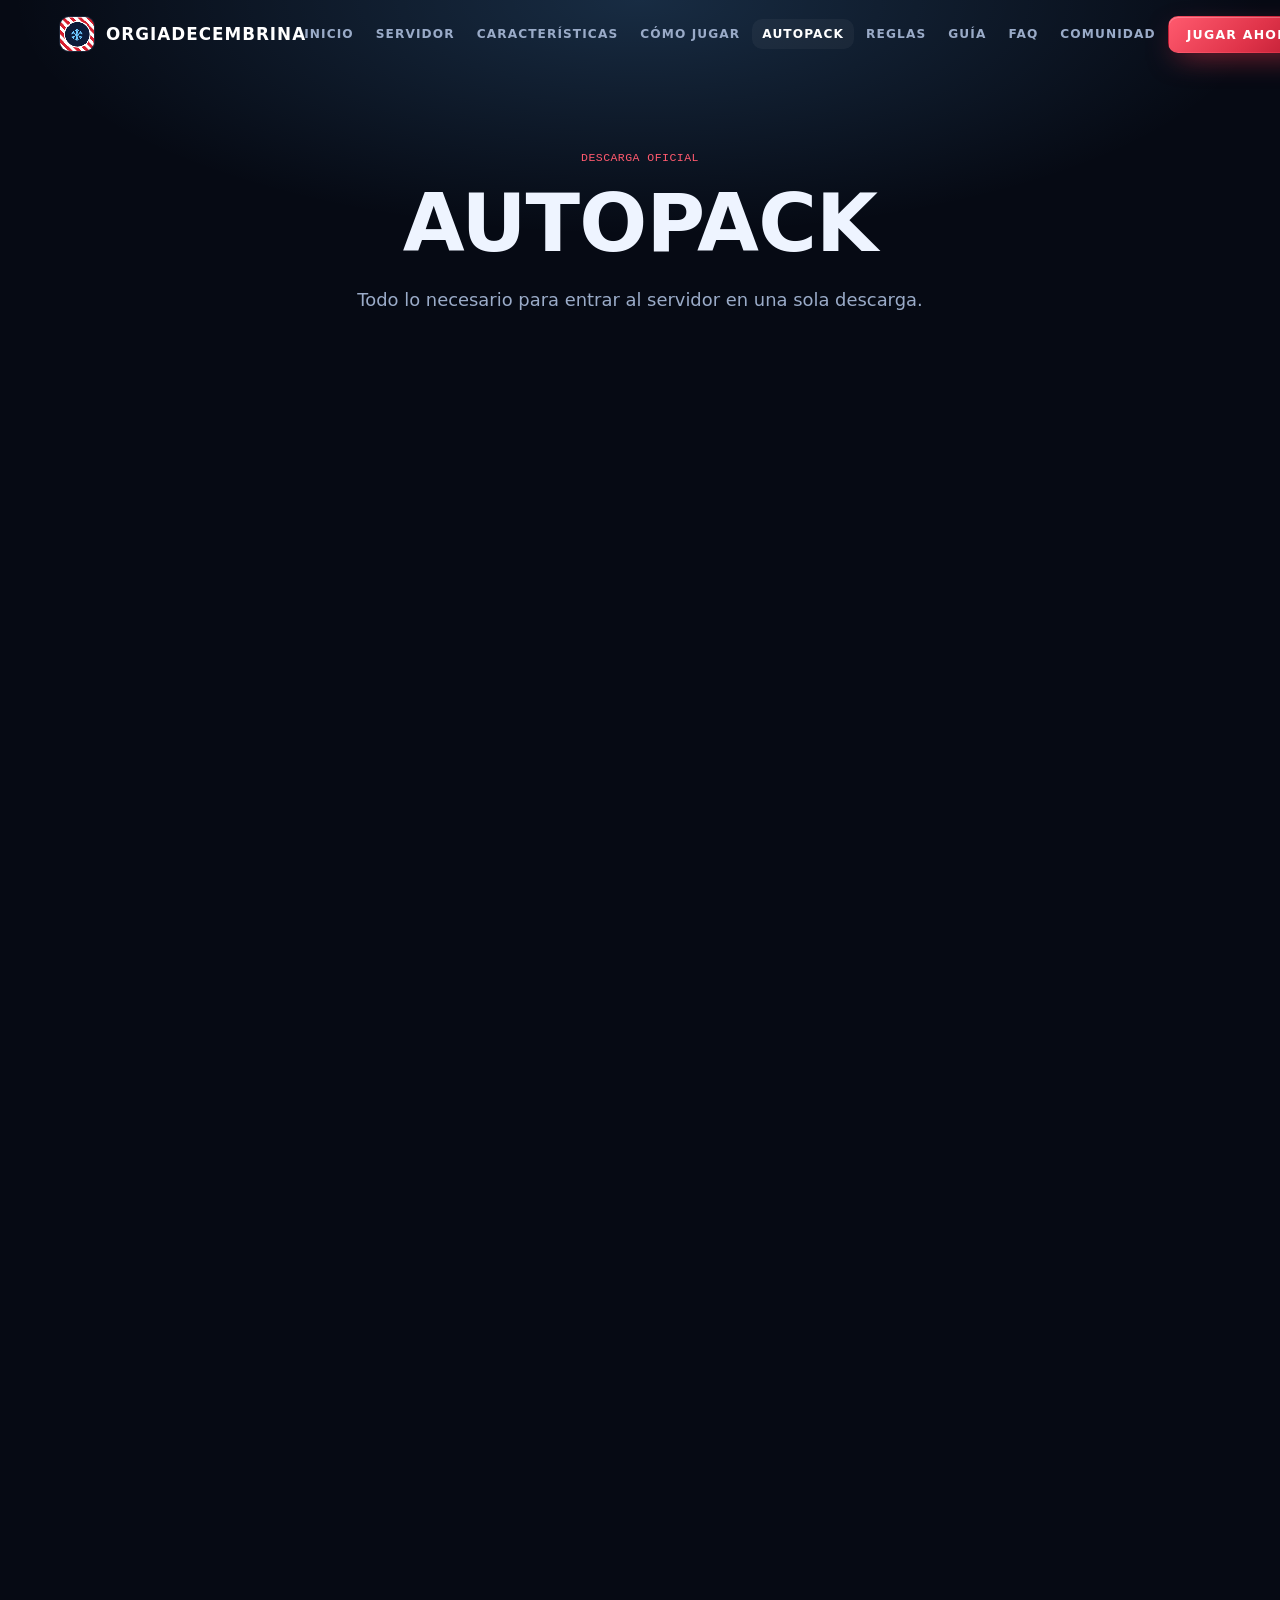
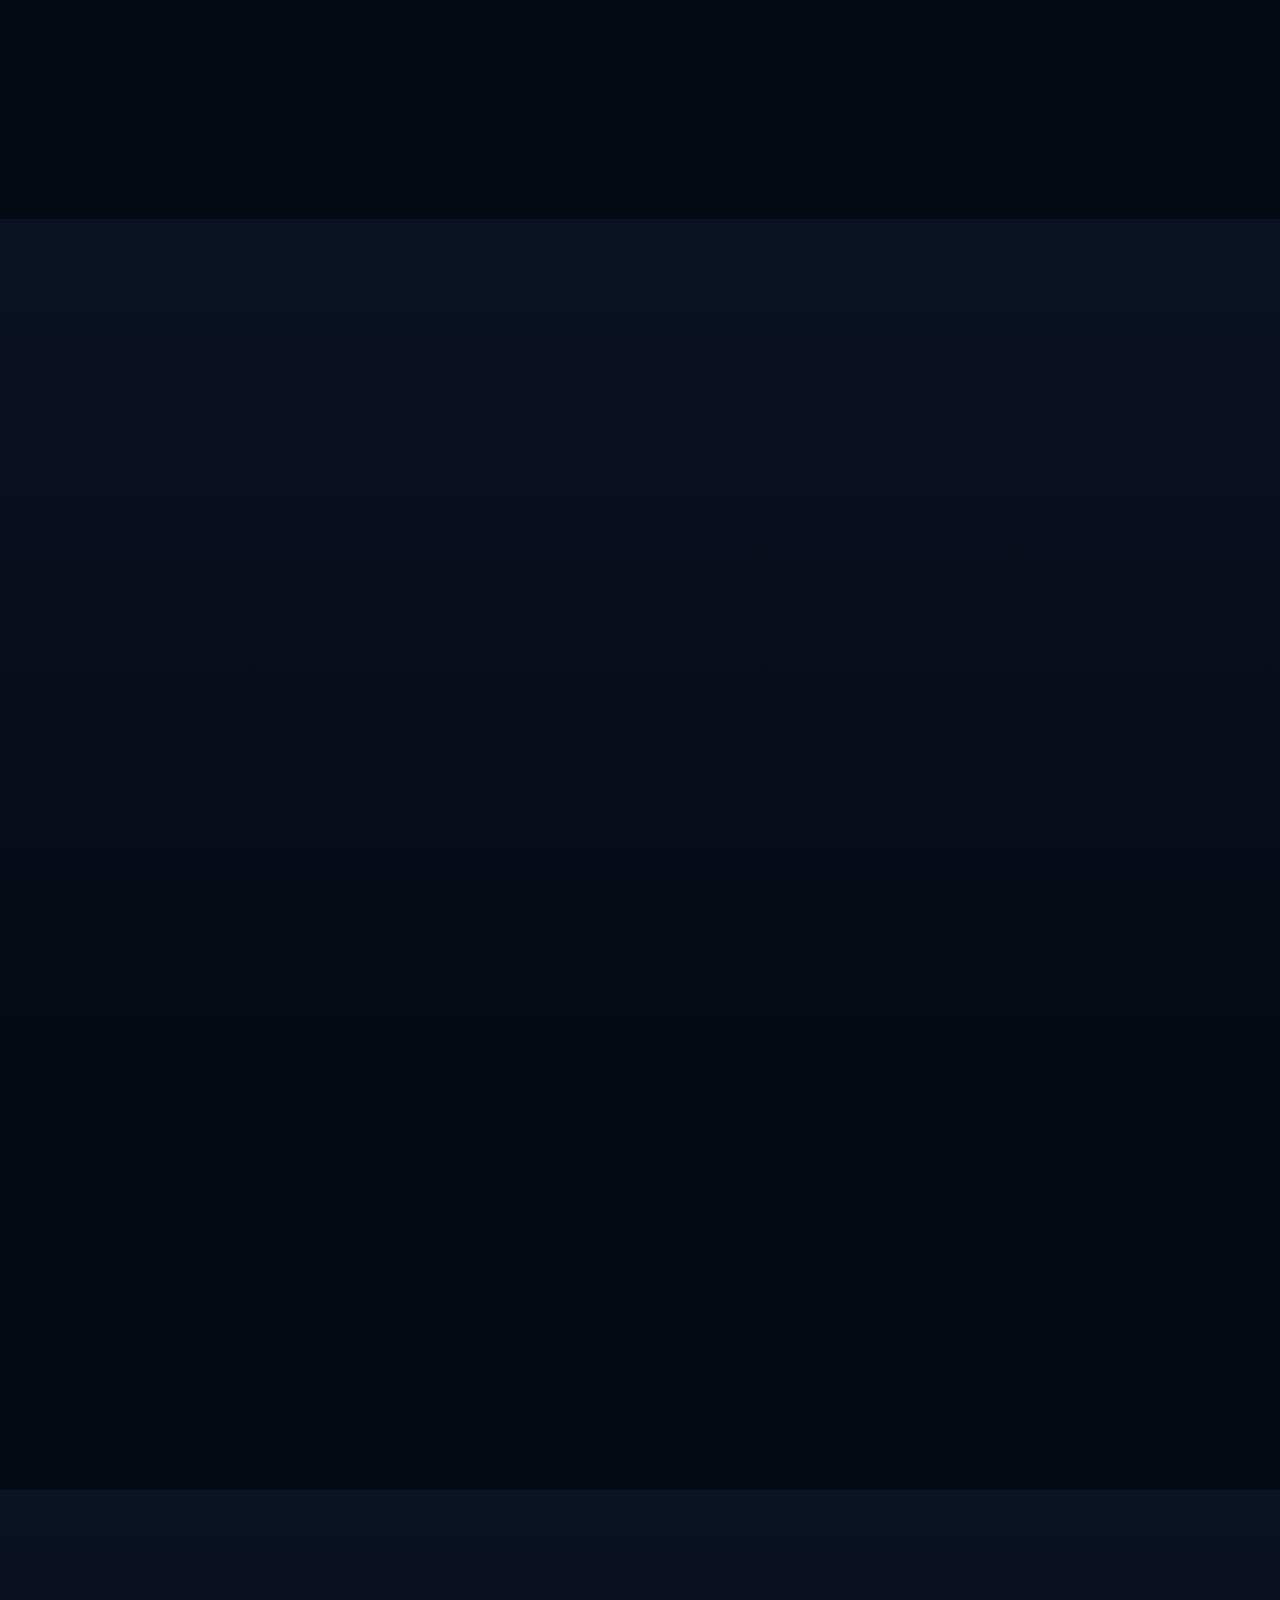
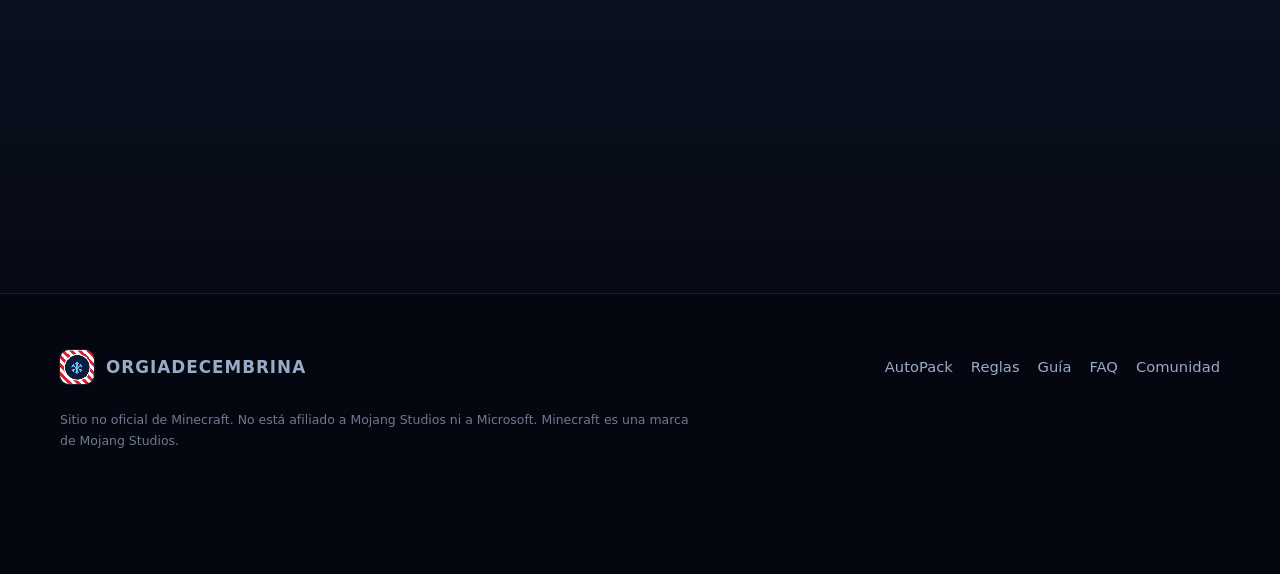
==== commit 3a6b29df: "Menu: quitar Villa y arreglar Guia duplicada Co-Authored-By: Claude Sonnet 5.5 <noreply@anthropic.co" ====
--- a/site/autopack.html
+++ b/site/autopack.html
@@ -39,7 +39,6 @@
       <li><a href="index.html#como-jugar">CÓMO JUGAR</a></li>
       <li><a href="autopack.html" aria-current="page">AUTOPACK</a></li>
       <li><a href="reglas.html">REGLAS</a></li>
-      <li><a href="villa.html">VILLA</a></li>
       <li><a href="guia.html">GUÍA</a></li>
       <li><a href="index.html#faq">FAQ</a></li>
       <li><a href="index.html#comunidad">COMUNIDAD</a></li>
@@ -115,7 +114,7 @@
   <div class="wrap">
     <div class="foot">
       <a class="brand" href="index.html#inicio"><img src="assets/server-icon.png" alt="" width="34" height="34"><span data-bind="server.name">ORGIADECEMBRINA</span></a>
-      <nav aria-label="Pie"><a href="autopack.html">AutoPack</a><a href="reglas.html">Reglas</a><a href="villa.html">Villa</a><a href="guia.html">Guía</a><a href="index.html#faq">FAQ</a><a href="index.html#comunidad">Comunidad</a></nav>
+      <nav aria-label="Pie"><a href="autopack.html">AutoPack</a><a href="reglas.html">Reglas</a><a href="guia.html">Guía</a><a href="index.html#faq">FAQ</a><a href="index.html#comunidad">Comunidad</a></nav>
     </div>
     <p class="legal">Sitio no oficial de Minecraft. No está afiliado a Mojang Studios ni a Microsoft. Minecraft es una marca de Mojang Studios.</p>
   </div>
--- a/site/css/style.css
+++ b/site/css/style.css
@@ -385,3 +385,4 @@
 .g-table { margin: 14px 0 22px; }
 .g-wrap code { font: 600 .85em var(--font-body); background: rgba(143, 216, 255, .1); border: 1px solid var(--line); border-radius: 6px; padding: 1px 6px; color: var(--ice); }
 .g-table td, .g-table th { white-space: normal; vertical-align: top; }
+.g-pre { margin: 14px 0 22px; padding: 16px 18px; border-radius: 12px; border: 1px solid var(--line); background: rgba(255, 255, 255, .04); color: var(--ice); font: 500 .9rem/1.5 var(--font-body); overflow-x: auto; white-space: pre; }
